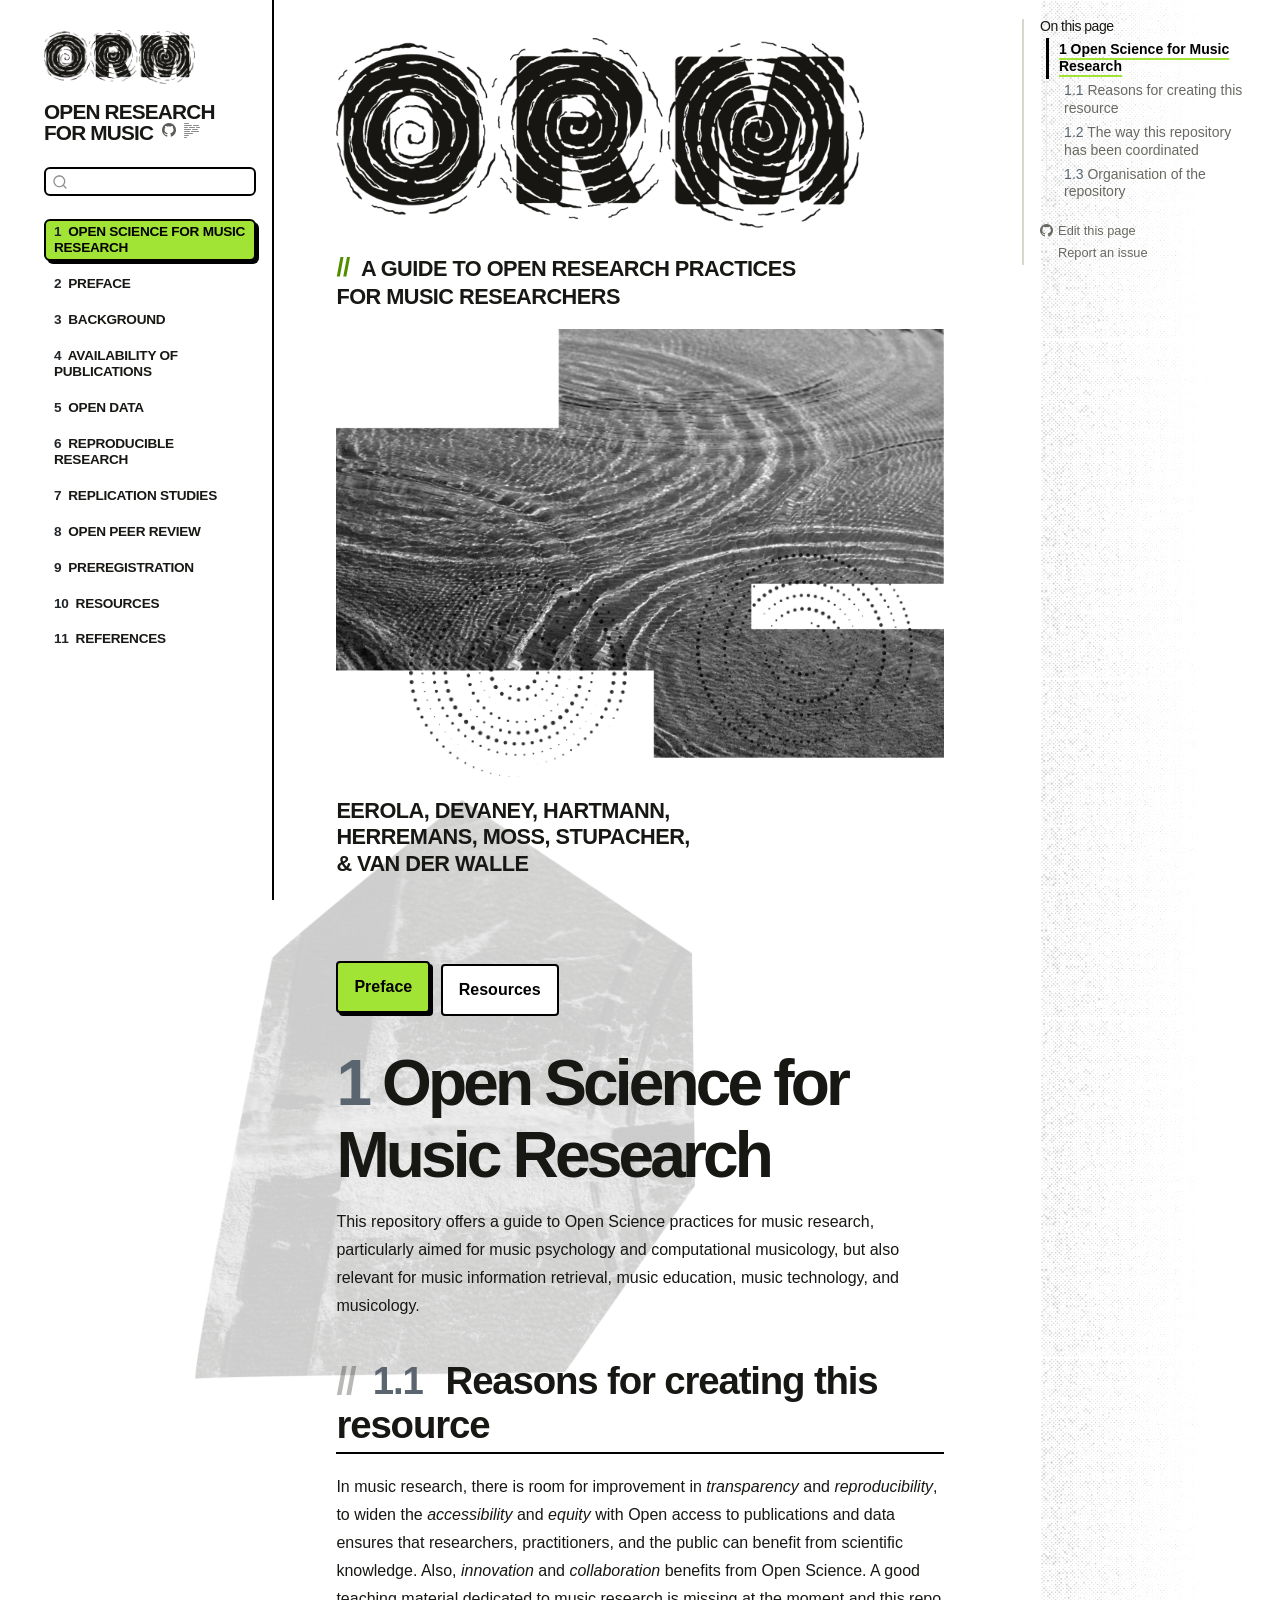
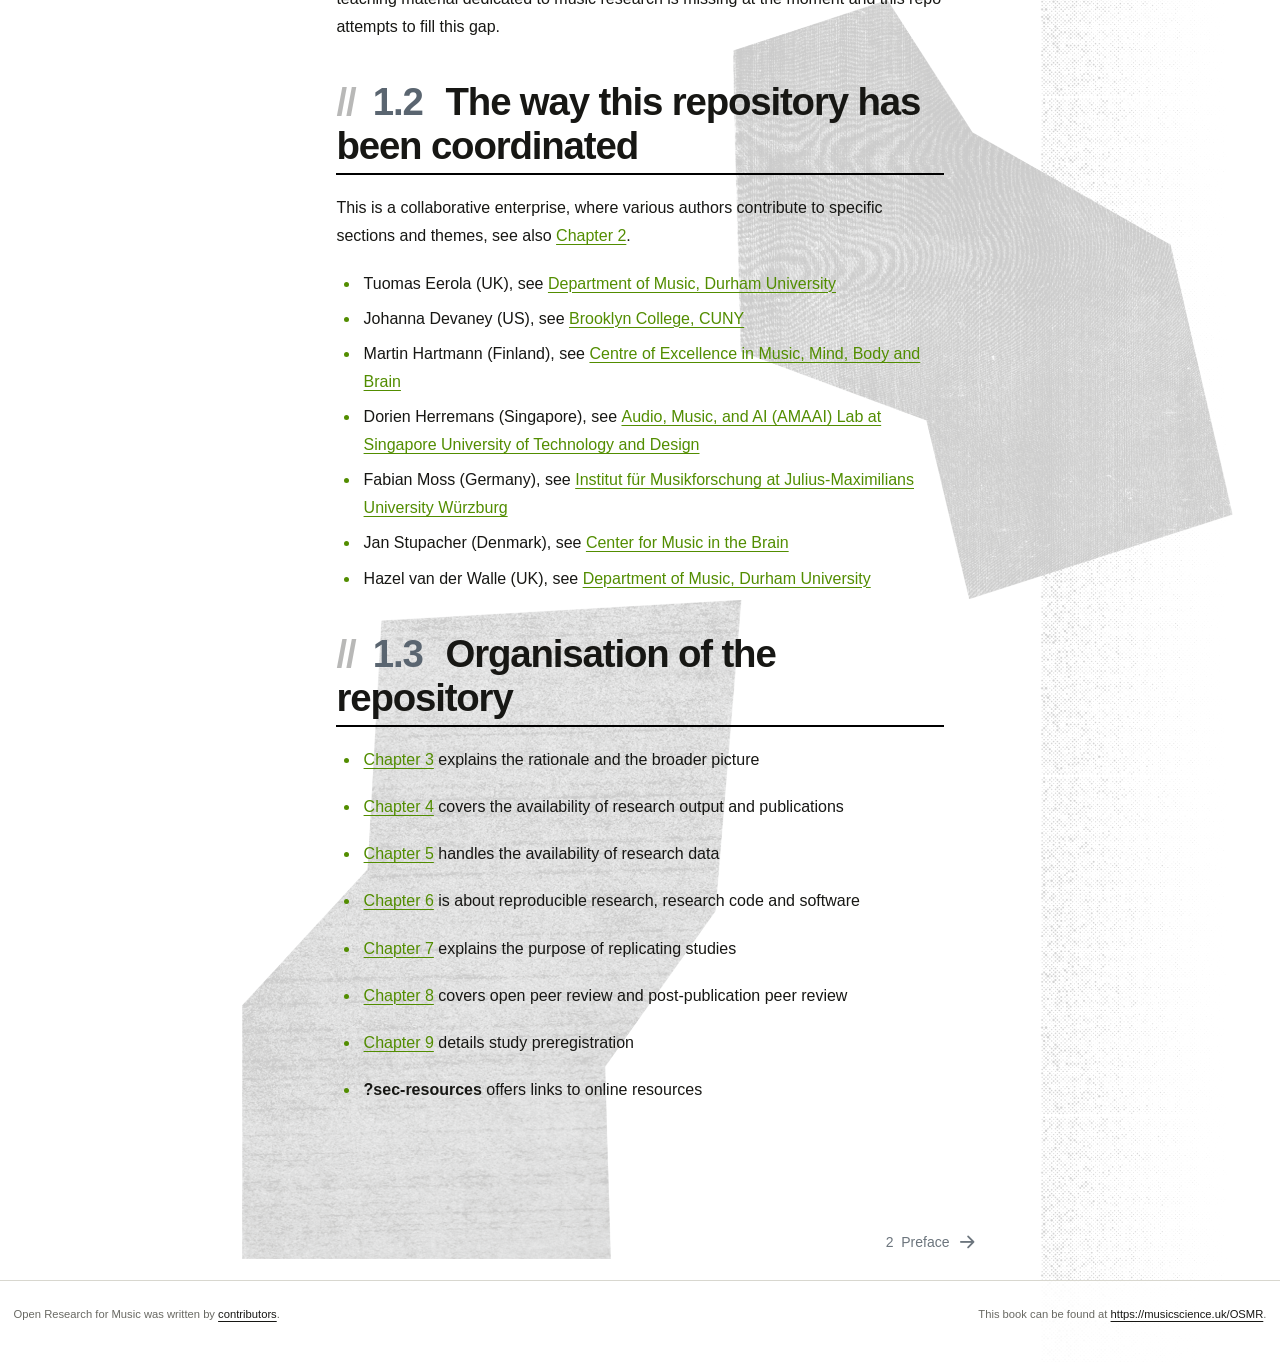
==== docs/index.html @ 7677d974 "first commit of the web-design branch from OSMR" ====
<!DOCTYPE html>
<html xmlns="http://www.w3.org/1999/xhtml" lang="en" xml:lang="en"><head>

<meta charset="utf-8">
<meta name="generator" content="quarto-1.10.18">

<meta name="viewport" content="width=device-width, initial-scale=1.0, user-scalable=yes">

<meta name="author" content="Tuomas Eerola">
<meta name="dcterms.date" content="2026-01-30">

<title>Open Research for Music</title>
<style>
/* Default styles provided by pandoc.
** See https://pandoc.org/MANUAL.html#variables-for-html for config info.
*/
span.smallcaps{font-variant: small-caps;}
div.columns{display: flex; gap: 1.5em;}
div.column{flex: auto;}
@media screen {
div.columns{gap: min(4vw, 1.5em);}
div.column{overflow-x: auto;}
}
div.hanging-indent{margin-left: 1.5em; text-indent: -1.5em;}
ul.task-list{list-style: none;}
ul.task-list li input[type="checkbox"] {
  width: 0.8em;
  margin: 0 0.8em 0.2em -1em; /* quarto-specific, see https://github.com/quarto-dev/quarto-cli/issues/4556 */ 
  vertical-align: middle;
}
</style>


<script src="site_libs/quarto-nav/quarto-nav.js"></script>
<script src="site_libs/quarto-nav/headroom.min.js"></script>
<script src="site_libs/clipboard/clipboard.min.js"></script>
<script src="site_libs/quarto-search/autocomplete.umd.js"></script>
<script src="site_libs/quarto-search/fuse.min.js"></script>
<script src="site_libs/quarto-search/quarto-search.js"></script>
<meta name="quarto:offset" content="./">
<link href="./preface.html" rel="next">
<link href="./assets/orm-M-green.png" rel="icon" type="image/png">
<script src="site_libs/quarto-html/quarto.js" type="module"></script>
<script src="site_libs/quarto-html/tabsets/tabsets.js" type="module"></script>
<script src="site_libs/quarto-html/popper.min.js"></script>
<script src="site_libs/quarto-html/tippy.umd.min.js"></script>
<script src="site_libs/quarto-html/anchor.min.js"></script>
<link href="site_libs/quarto-html/tippy.css" rel="stylesheet">
<link href="site_libs/quarto-html/quarto-syntax-highlighting-64a204ab8560d761af7679ceaba22944.css" rel="stylesheet" id="quarto-text-highlighting-styles">
<script src="site_libs/bootstrap/bootstrap.min.js"></script>
<link href="site_libs/bootstrap/bootstrap-icons.css" rel="stylesheet">
<link href="site_libs/bootstrap/bootstrap-2dce52231073e7e5ad486a19dfcdc358.min.css" rel="stylesheet" append-hash="true" id="quarto-bootstrap" data-mode="light">
<script id="quarto-search-options" type="application/json">{
  "location": "sidebar",
  "copy-button": false,
  "collapse-after": 3,
  "panel-placement": "start",
  "type": "textbox",
  "limit": 50,
  "keyboard-shortcut": [
    "f",
    "/",
    "s"
  ],
  "show-item-context": false,
  "language": {
    "search-no-results-text": "No results",
    "search-matching-documents-text": "matching documents",
    "search-copy-link-title": "Copy link to search",
    "search-hide-matches-text": "Hide additional matches",
    "search-more-match-text": "more match in this document",
    "search-more-matches-text": "more matches in this document",
    "search-clear-button-title": "Clear",
    "search-text-placeholder": "",
    "search-detached-cancel-button-title": "Cancel",
    "search-submit-button-title": "Submit",
    "search-label": "Search"
  }
}</script>
<script>
  document.documentElement.classList.add('orm-rich');
  if (
    window.location.pathname.endsWith('/index.html') ||
    window.location.pathname.endsWith('/')
  ) {
    document.documentElement.classList.add('orm-index');
  }
</script>


<link rel="stylesheet" href="orm.css">
</head>

<body class="nav-sidebar floating quarto-light">

<div id="quarto-search-results"></div>
  <header id="quarto-header" class="headroom fixed-top">
  <nav class="quarto-secondary-nav">
    <div class="container-fluid d-flex">
      <button type="button" class="quarto-btn-toggle btn" data-bs-toggle="collapse" role="button" data-bs-target=".quarto-sidebar-collapse-item" aria-controls="quarto-sidebar" aria-expanded="false" aria-label="Toggle sidebar navigation" onclick="if (window.quartoToggleHeadroom) { window.quartoToggleHeadroom(); }">
        <i class="bi bi-layout-text-sidebar-reverse"></i>
      </button>
        <nav class="quarto-page-breadcrumbs" aria-label="breadcrumb"><ol class="breadcrumb"><li class="breadcrumb-item"><a href="./index.html"><span class="chapter-number">1</span>&nbsp; <span class="chapter-title">Open Science for Music Research</span></a></li></ol></nav>
        <a class="flex-grow-1" role="navigation" data-bs-toggle="collapse" data-bs-target=".quarto-sidebar-collapse-item" aria-controls="quarto-sidebar" aria-expanded="false" aria-label="Toggle sidebar navigation" onclick="if (window.quartoToggleHeadroom) { window.quartoToggleHeadroom(); }">      
        </a>
      <button type="button" class="btn quarto-search-button" aria-label="Search" onclick="window.quartoOpenSearch();">
        <i class="bi bi-search"></i>
      </button>
    </div>
  </nav>
</header>
<!-- content -->
<div id="quarto-content" class="quarto-container page-columns page-rows-contents page-layout-article">
<!-- sidebar -->
  <nav id="quarto-sidebar" class="sidebar collapse collapse-horizontal quarto-sidebar-collapse-item sidebar-navigation floating overflow-auto">
    <div class="pt-lg-2 mt-2 text-left sidebar-header sidebar-header-stacked">
      <a href="./index.html" class="sidebar-logo-link">
      <img src="./assets/orm-logo.png" alt="Open Research for Music" class="sidebar-logo light-content py-0 d-lg-inline d-none">
      <img src="./assets/orm-logo.png" alt="Open Research for Music" class="sidebar-logo dark-content py-0 d-lg-inline d-none">
      </a>
    <div class="sidebar-title mb-0 py-0">
      <a href="./">Open Research for Music</a> 
        <div class="sidebar-tools-main">
    <a href="https://github.com/tuomaseerola/OSMR" title="Source Code" class="quarto-navigation-tool px-1" aria-label="Source Code"><i class="bi bi-github"></i></a>
  <a href="" class="quarto-reader-toggle quarto-navigation-tool px-1" onclick="window.quartoToggleReader(); return false;" title="Toggle reader mode">
  <div class="quarto-reader-toggle-btn">
  <i class="bi"></i>
  </div>
</a>
</div>
    </div>
      </div>
        <div class="mt-2 flex-shrink-0 align-items-center">
        <div class="sidebar-search">
        <div id="quarto-search" class="" title="Search"></div>
        </div>
        </div>
    <div class="sidebar-menu-container"> 
    <ul class="list-unstyled mt-1">
        <li class="sidebar-item">
  <div class="sidebar-item-container"> 
  <a href="./index.html" class="sidebar-item-text sidebar-link active">
 <span class="menu-text"><span class="chapter-number">1</span>&nbsp; <span class="chapter-title">Open Science for Music Research</span></span></a>
  </div>
</li>
        <li class="sidebar-item">
  <div class="sidebar-item-container"> 
  <a href="./preface.html" class="sidebar-item-text sidebar-link">
 <span class="menu-text"><span class="chapter-number">2</span>&nbsp; <span class="chapter-title">Preface</span></span></a>
  </div>
</li>
        <li class="sidebar-item">
  <div class="sidebar-item-container"> 
  <a href="./section1.html" class="sidebar-item-text sidebar-link">
 <span class="menu-text"><span class="chapter-number">3</span>&nbsp; <span class="chapter-title">Background</span></span></a>
  </div>
</li>
        <li class="sidebar-item">
  <div class="sidebar-item-container"> 
  <a href="./section2.html" class="sidebar-item-text sidebar-link">
 <span class="menu-text"><span class="chapter-number">4</span>&nbsp; <span class="chapter-title">Availability of publications</span></span></a>
  </div>
</li>
        <li class="sidebar-item">
  <div class="sidebar-item-container"> 
  <a href="./section3.html" class="sidebar-item-text sidebar-link">
 <span class="menu-text"><span class="chapter-number">5</span>&nbsp; <span class="chapter-title">Open Data</span></span></a>
  </div>
</li>
        <li class="sidebar-item">
  <div class="sidebar-item-container"> 
  <a href="./section4.html" class="sidebar-item-text sidebar-link">
 <span class="menu-text"><span class="chapter-number">6</span>&nbsp; <span class="chapter-title">Reproducible research</span></span></a>
  </div>
</li>
        <li class="sidebar-item">
  <div class="sidebar-item-container"> 
  <a href="./section5.html" class="sidebar-item-text sidebar-link">
 <span class="menu-text"><span class="chapter-number">7</span>&nbsp; <span class="chapter-title">Replication Studies</span></span></a>
  </div>
</li>
        <li class="sidebar-item">
  <div class="sidebar-item-container"> 
  <a href="./section6.html" class="sidebar-item-text sidebar-link">
 <span class="menu-text"><span class="chapter-number">8</span>&nbsp; <span class="chapter-title">Open peer review</span></span></a>
  </div>
</li>
        <li class="sidebar-item">
  <div class="sidebar-item-container"> 
  <a href="./section7.html" class="sidebar-item-text sidebar-link">
 <span class="menu-text"><span class="chapter-number">9</span>&nbsp; <span class="chapter-title">Preregistration</span></span></a>
  </div>
</li>
        <li class="sidebar-item">
  <div class="sidebar-item-container"> 
  <a href="./resources.html" class="sidebar-item-text sidebar-link">
 <span class="menu-text"><span class="chapter-number">10</span>&nbsp; <span class="chapter-title">Resources</span></span></a>
  </div>
</li>
        <li class="sidebar-item">
  <div class="sidebar-item-container"> 
  <a href="./references.html" class="sidebar-item-text sidebar-link">
 <span class="menu-text"><span class="chapter-number">11</span>&nbsp; <span class="chapter-title">References</span></span></a>
  </div>
</li>
    </ul>
    </div>
</nav>
<div id="quarto-sidebar-glass" class="quarto-sidebar-collapse-item" data-bs-toggle="collapse" data-bs-target=".quarto-sidebar-collapse-item"></div>
<!-- margin-sidebar -->
    <div id="quarto-margin-sidebar" class="sidebar margin-sidebar">
        <nav id="TOC" role="doc-toc" class="toc-active">
    <h2 id="toc-title">On this page</h2>
   
  <ul>
  <li><a href="#open-science-for-music-research" id="toc-open-science-for-music-research" class="nav-link active" data-scroll-target="#open-science-for-music-research"><span class="header-section-number">1</span> Open Science for Music Research</a>
  <ul class="collapse">
  <li><a href="#reasons-for-creating-this-resource" id="toc-reasons-for-creating-this-resource" class="nav-link" data-scroll-target="#reasons-for-creating-this-resource"><span class="header-section-number">1.1</span> Reasons for creating this resource</a></li>
  <li><a href="#the-way-this-repository-has-been-coordinated" id="toc-the-way-this-repository-has-been-coordinated" class="nav-link" data-scroll-target="#the-way-this-repository-has-been-coordinated"><span class="header-section-number">1.2</span> The way this repository has been coordinated</a></li>
  <li><a href="#organisation-of-the-repository" id="toc-organisation-of-the-repository" class="nav-link" data-scroll-target="#organisation-of-the-repository"><span class="header-section-number">1.3</span> Organisation of the repository</a></li>
  </ul></li>
  </ul>
<div class="toc-actions"><ul><li><a href="https://github.com/tuomaseerola/OSMR/edit/main/index.qmd" class="toc-action"><i class="bi bi-github"></i>Edit this page</a></li><li><a href="https://github.com/tuomaseerola/OSMR/issues/new" class="toc-action"><i class="bi empty"></i>Report an issue</a></li></ul></div></nav>
    </div>
<!-- main -->
<main class="content" id="quarto-document-content">

<header id="title-block-header" class="quarto-title-block default">
<div class="quarto-title">
<h1 class="title">Open Research for Music</h1>
</div>



<div class="quarto-title-meta">

    <div>
    <div class="quarto-title-meta-heading">Author</div>
    <div class="quarto-title-meta-contents">
             <p>Eerola, Devaney, Hartmann, Herremans, Moss, Stupacher, and van der Walle </p>
          </div>
  </div>
    
    <div>
    <div class="quarto-title-meta-heading">Published</div>
    <div class="quarto-title-meta-contents">
      <p class="date">January 30, 2026</p>
    </div>
  </div>
  
    
  </div>
  


</header>


<div class="orm-cover">

  <img class="orm-cover__logo" src="assets/orm-logo.png" alt="Open Research for Music">

  <p class="orm-cover__tagline">
    <span class="orm-cover__slashes">//</span>
    A guide to <b>open research</b> practices <br>for <b>music</b> researchers
  </p>

  <figure class="orm-cover__photo figure">
    <img src="assets/water-ripples.png" alt="Water ripples spreading across the water" class="figure-img">

    <span class="orm-cover__rings-a" aria-hidden="true"></span>
    <span class="orm-cover__rings-b" aria-hidden="true"></span>
  </figure>

  <p class="orm-cover__authors">
    Eerola, Devaney, Hartmann,<br>
    Herremans, Moss, Stupacher,<br>
    &amp; van der Walle
  </p>
</div>
<p><a href="./preface.html" class="btn btn-primary">Preface</a> <a href="./resources.html" class="btn btn-outline-secondary">Resources</a></p>
<section id="open-science-for-music-research" class="level1" data-number="1">
<h1 data-number="1"><span class="header-section-number">1</span> Open Science for Music Research</h1>
<p>This repository offers a guide to Open Science practices for music research, particularly aimed for music psychology and computational musicology, but also relevant for music information retrieval, music education, music technology, and musicology.</p>
<section id="reasons-for-creating-this-resource" class="level2" data-number="1.1">
<h2 data-number="1.1" class="anchored" data-anchor-id="reasons-for-creating-this-resource"><span class="header-section-number">1.1</span> Reasons for creating this resource</h2>
<p>In music research, there is room for improvement in <em>transparency</em> and <em>reproducibility</em>, to widen the <em>accessibility</em> and <em>equity</em> with Open access to publications and data ensures that researchers, practitioners, and the public can benefit from scientific knowledge. Also, <em>innovation</em> and <em>collaboration</em> benefits from Open Science. A good teaching material dedicated to music research is missing at the moment and this repo attempts to fill this gap.</p>
</section>
<section id="the-way-this-repository-has-been-coordinated" class="level2" data-number="1.2">
<h2 data-number="1.2" class="anchored" data-anchor-id="the-way-this-repository-has-been-coordinated"><span class="header-section-number">1.2</span> The way this repository has been coordinated</h2>
<p>This is a collaborative enterprise, where various authors contribute to specific sections and themes, see also <a href="preface.html" class="quarto-xref"><span>Chapter 2</span></a>.</p>
<ul>
<li>Tuomas Eerola (UK), see <a href="https://www.durham.ac.uk/staff/tuomas-eerola/">Department of Music, Durham University</a></li>
<li>Johanna Devaney (US), see <a href="https://www.brooklyn.edu/faculty-staff/johanna-devaney/">Brooklyn College, CUNY</a></li>
<li>Martin Hartmann (Finland), see <a href="https://www.jyu.fi/en/people/martin-hartmann">Centre of Excellence in Music, Mind, Body and Brain</a></li>
<li>Dorien Herremans (Singapore), see <a href="https://dorienherremans.com/biography">Audio, Music, and AI (AMAAI) Lab at Singapore University of Technology and Design</a></li>
<li>Fabian Moss (Germany), see <a href="https://fabian-moss.de">Institut für Musikforschung at Julius-Maximilians University Würzburg</a></li>
<li>Jan Stupacher (Denmark), see <a href="https://fabian-moss.de">Center for Music in the Brain</a></li>
<li>Hazel van der Walle (UK), see <a href="https://www.durham.ac.uk/staff/hazel-a-van-der-walle/">Department of Music, Durham University</a></li>
</ul>
</section>
<section id="organisation-of-the-repository" class="level2" data-number="1.3">
<h2 data-number="1.3" class="anchored" data-anchor-id="organisation-of-the-repository"><span class="header-section-number">1.3</span> Organisation of the repository</h2>
<ul>
<li><p><a href="section1.html" class="quarto-xref"><span>Chapter 3</span></a> explains the rationale and the broader picture</p></li>
<li><p><a href="section2.html" class="quarto-xref"><span>Chapter 4</span></a> covers the availability of research output and publications</p></li>
<li><p><a href="section3.html" class="quarto-xref"><span>Chapter 5</span></a> handles the availability of research data</p></li>
<li><p><a href="section4.html" class="quarto-xref"><span>Chapter 6</span></a> is about reproducible research, research code and software</p></li>
<li><p><a href="section5.html" class="quarto-xref"><span>Chapter 7</span></a> explains the purpose of replicating studies</p></li>
<li><p><a href="section6.html" class="quarto-xref"><span>Chapter 8</span></a> covers open peer review and post-publication peer review</p></li>
<li><p><a href="section7.html" class="quarto-xref"><span>Chapter 9</span></a> details study preregistration</p></li>
<li><p><span class="quarto-unresolved-ref">?sec-resources</span> offers links to online resources</p></li>
</ul>


</section>
</section>

</main> <!-- /main -->
<script id="quarto-html-after-body" type="application/javascript">
  window.document.addEventListener("DOMContentLoaded", function (event) {
    const icon = "";
    const anchorJS = new window.AnchorJS();
    anchorJS.options = {
      placement: 'right',
      icon: icon
    };
    anchorJS.add('.anchored');
    const isCodeAnnotation = (el) => {
      for (const clz of el.classList) {
        if (clz.startsWith('code-annotation-')) {                     
          return true;
        }
      }
      return false;
    }
    const onCopySuccess = function(e) {
      // button target
      const button = e.trigger;
      // don't keep focus
      button.blur();
      // flash "checked"
      button.classList.add('code-copy-button-checked');
      var currentTitle = button.getAttribute("title");
      button.setAttribute("title", "Copied!");
      let tooltip;
      if (window.bootstrap) {
        button.setAttribute("data-bs-toggle", "tooltip");
        button.setAttribute("data-bs-placement", "left");
        button.setAttribute("data-bs-title", "Copied!");
        tooltip = new bootstrap.Tooltip(button, 
          { trigger: "manual", 
            customClass: "code-copy-button-tooltip",
            offset: [0, -8]});
        tooltip.show();    
      }
      setTimeout(function() {
        if (tooltip) {
          tooltip.hide();
          button.removeAttribute("data-bs-title");
          button.removeAttribute("data-bs-toggle");
          button.removeAttribute("data-bs-placement");
        }
        button.setAttribute("title", currentTitle);
        button.classList.remove('code-copy-button-checked');
      }, 1000);
      // clear code selection
      e.clearSelection();
    }
    const getTextToCopy = function(trigger) {
      const outerScaffold = trigger.parentElement.cloneNode(true);
      const codeEl = outerScaffold.querySelector('code');
      for (const childEl of codeEl.children) {
        if (isCodeAnnotation(childEl)) {
          childEl.remove();
        }
      }
      return codeEl.innerText;
    }
    const clipboard = new window.ClipboardJS('.code-copy-button:not([data-in-quarto-modal])', {
      text: getTextToCopy
    });
    clipboard.on('success', onCopySuccess);
    if (window.document.getElementById('quarto-embedded-source-code-modal')) {
      const clipboardModal = new window.ClipboardJS('.code-copy-button[data-in-quarto-modal]', {
        text: getTextToCopy,
        container: window.document.getElementById('quarto-embedded-source-code-modal')
      });
      clipboardModal.on('success', onCopySuccess);
    }
      var localhostRegex = new RegExp(/^(?:http|https):\/\/localhost\:?[0-9]*\//);
      var mailtoRegex = new RegExp(/^mailto:/);
        var filterRegex = new RegExp("https:\/\/github\.com\/tuomaseerola\/OSMR");
      var isInternal = (href) => {
          return filterRegex.test(href) || localhostRegex.test(href) || mailtoRegex.test(href);
      }
      // Inspect non-navigation links and adorn them if external
     var links = window.document.querySelectorAll('a[href]:not(.nav-link):not(.navbar-brand):not(.toc-action):not(.sidebar-link):not(.sidebar-item-toggle):not(.pagination-link):not(.no-external):not([aria-hidden]):not(.dropdown-item):not(.quarto-navigation-tool):not(.about-link)');
      for (var i=0; i<links.length; i++) {
        const link = links[i];
        if (!isInternal(link.href)) {
          // undo the damage that might have been done by quarto-nav.js in the case of
          // links that we want to consider external
          if (link.dataset.originalHref !== undefined) {
            link.href = link.dataset.originalHref;
          }
        }
      }
    function tippyHover(el, contentFn, onTriggerFn, onUntriggerFn) {
      const config = {
        allowHTML: true,
        maxWidth: 500,
        delay: 100,
        arrow: false,
        appendTo: function(el) {
            return el.parentElement;
        },
        interactive: true,
        interactiveBorder: 10,
        theme: 'quarto',
        placement: 'bottom-start',
      };
      if (contentFn) {
        config.content = contentFn;
      }
      if (onTriggerFn) {
        config.onTrigger = onTriggerFn;
      }
      if (onUntriggerFn) {
        config.onUntrigger = onUntriggerFn;
      }
      window.tippy(el, config); 
    }
    const noterefs = window.document.querySelectorAll('a[role="doc-noteref"]');
    for (var i=0; i<noterefs.length; i++) {
      const ref = noterefs[i];
      tippyHover(ref, function() {
        // use id or data attribute instead here
        let href = ref.getAttribute('data-footnote-href') || ref.getAttribute('href');
        try { href = new URL(href).hash; } catch {}
        const id = href.replace(/^#\/?/, "");
        const note = window.document.getElementById(id);
        if (note) {
          return note.innerHTML;
        } else {
          return "";
        }
      });
    }
    const xrefs = window.document.querySelectorAll('a.quarto-xref');
    const processXRef = (id, note) => {
      // Strip column container classes
      const stripColumnClz = (el) => {
        el.classList.remove("page-full", "page-columns");
        if (el.children) {
          for (const child of el.children) {
            stripColumnClz(child);
          }
        }
      }
      stripColumnClz(note)
      if (id === null || id.startsWith('sec-')) {
        // Special case sections, only their first couple elements
        const container = document.createElement("div");
        if (note.children && note.children.length > 2) {
          container.appendChild(note.children[0].cloneNode(true));
          for (let i = 1; i < note.children.length; i++) {
            const child = note.children[i];
            if (child.tagName === "P" && child.innerText === "") {
              continue;
            } else {
              container.appendChild(child.cloneNode(true));
              break;
            }
          }
          if (window.Quarto?.typesetMath) {
            window.Quarto.typesetMath(container);
          }
          return container.innerHTML
        } else {
          if (window.Quarto?.typesetMath) {
            window.Quarto.typesetMath(note);
          }
          return note.innerHTML;
        }
      } else {
        // Remove any anchor links if they are present
        const anchorLink = note.querySelector('a.anchorjs-link');
        if (anchorLink) {
          anchorLink.remove();
        }
        if (window.Quarto?.typesetMath) {
          window.Quarto.typesetMath(note);
        }
        if (note.classList.contains("callout")) {
          return note.outerHTML;
        } else {
          return note.innerHTML;
        }
      }
    }
    for (var i=0; i<xrefs.length; i++) {
      const xref = xrefs[i];
      tippyHover(xref, undefined, function(instance) {
        instance.disable();
        let url = xref.getAttribute('href');
        let hash = undefined; 
        if (url.startsWith('#')) {
          hash = url;
        } else {
          try { hash = new URL(url).hash; } catch {}
        }
        if (hash) {
          const id = hash.replace(/^#\/?/, "");
          const note = window.document.getElementById(id);
          if (note !== null) {
            try {
              const html = processXRef(id, note.cloneNode(true));
              instance.setContent(html);
            } finally {
              instance.enable();
              instance.show();
            }
          } else {
            // See if we can fetch this
            fetch(url.split('#')[0])
            .then(res => res.text())
            .then(html => {
              const parser = new DOMParser();
              const htmlDoc = parser.parseFromString(html, "text/html");
              const note = htmlDoc.getElementById(id);
              if (note !== null) {
                const html = processXRef(id, note);
                instance.setContent(html);
              } 
            }).finally(() => {
              instance.enable();
              instance.show();
            });
          }
        } else {
          // See if we can fetch a full url (with no hash to target)
          // This is a special case and we should probably do some content thinning / targeting
          fetch(url)
          .then(res => res.text())
          .then(html => {
            const parser = new DOMParser();
            const htmlDoc = parser.parseFromString(html, "text/html");
            const note = htmlDoc.querySelector('main.content');
            if (note !== null) {
              // This should only happen for chapter cross references
              // (since there is no id in the URL)
              // remove the first header
              if (note.children.length > 0 && note.children[0].tagName === "HEADER") {
                note.children[0].remove();
              }
              const html = processXRef(null, note);
              instance.setContent(html);
            } 
          }).finally(() => {
            instance.enable();
            instance.show();
          });
        }
      }, function(instance) {
      });
    }
        let selectedAnnoteEl;
        const selectorForAnnotation = ( cell, annotation) => {
          let cellAttr = 'data-code-cell="' + cell + '"';
          let lineAttr = 'data-code-annotation="' +  annotation + '"';
          const selector = 'span[' + cellAttr + '][' + lineAttr + ']';
          return selector;
        }
        const selectCodeLines = (annoteEl) => {
          const doc = window.document;
          const targetCell = annoteEl.getAttribute("data-target-cell");
          const targetAnnotation = annoteEl.getAttribute("data-target-annotation");
          const annoteSpan = window.document.querySelector(selectorForAnnotation(targetCell, targetAnnotation));
          const lines = annoteSpan.getAttribute("data-code-lines").split(",");
          const lineIds = lines.map((line) => {
            return targetCell + "-" + line;
          })
          let top = null;
          let height = null;
          let parent = null;
          if (lineIds.length > 0) {
              //compute the position of the single el (top and bottom and make a div)
              const el = window.document.getElementById(lineIds[0]);
              top = el.offsetTop;
              height = el.offsetHeight;
              parent = el.parentElement.parentElement;
            if (lineIds.length > 1) {
              const lastEl = window.document.getElementById(lineIds[lineIds.length - 1]);
              const bottom = lastEl.offsetTop + lastEl.offsetHeight;
              height = bottom - top;
            }
            if (top !== null && height !== null && parent !== null) {
              // cook up a div (if necessary) and position it 
              let div = window.document.getElementById("code-annotation-line-highlight");
              if (div === null) {
                div = window.document.createElement("div");
                div.setAttribute("id", "code-annotation-line-highlight");
                div.style.position = 'absolute';
                parent.appendChild(div);
              }
              div.style.top = top - 2 + "px";
              div.style.height = height + 4 + "px";
              div.style.left = 0;
              let gutterDiv = window.document.getElementById("code-annotation-line-highlight-gutter");
              if (gutterDiv === null) {
                gutterDiv = window.document.createElement("div");
                gutterDiv.setAttribute("id", "code-annotation-line-highlight-gutter");
                gutterDiv.style.position = 'absolute';
                const codeCell = window.document.getElementById(targetCell);
                const gutter = codeCell.querySelector('.code-annotation-gutter');
                gutter.appendChild(gutterDiv);
              }
              gutterDiv.style.top = top - 2 + "px";
              gutterDiv.style.height = height + 4 + "px";
            }
            selectedAnnoteEl = annoteEl;
          }
        };
        const unselectCodeLines = () => {
          const elementsIds = ["code-annotation-line-highlight", "code-annotation-line-highlight-gutter"];
          elementsIds.forEach((elId) => {
            const div = window.document.getElementById(elId);
            if (div) {
              div.remove();
            }
          });
          selectedAnnoteEl = undefined;
        };
          // Handle positioning of the toggle
      window.addEventListener(
        "resize",
        throttle(() => {
          elRect = undefined;
          if (selectedAnnoteEl) {
            selectCodeLines(selectedAnnoteEl);
          }
        }, 10)
      );
      function throttle(fn, ms) {
      let throttle = false;
      let timer;
        return (...args) => {
          if(!throttle) { // first call gets through
              fn.apply(this, args);
              throttle = true;
          } else { // all the others get throttled
              if(timer) clearTimeout(timer); // cancel #2
              timer = setTimeout(() => {
                fn.apply(this, args);
                timer = throttle = false;
              }, ms);
          }
        };
      }
        // Attach click handler to the DT
        const annoteDls = window.document.querySelectorAll('dt[data-target-cell]');
        for (const annoteDlNode of annoteDls) {
          annoteDlNode.addEventListener('click', (event) => {
            const clickedEl = event.target;
            if (clickedEl !== selectedAnnoteEl) {
              unselectCodeLines();
              const activeEl = window.document.querySelector('dt[data-target-cell].code-annotation-active');
              if (activeEl) {
                activeEl.classList.remove('code-annotation-active');
              }
              selectCodeLines(clickedEl);
              clickedEl.classList.add('code-annotation-active');
            } else {
              // Unselect the line
              unselectCodeLines();
              clickedEl.classList.remove('code-annotation-active');
            }
          });
        }
    const findCites = (el) => {
      const parentEl = el.parentElement;
      if (parentEl) {
        const cites = parentEl.dataset.cites;
        if (cites) {
          return {
            el,
            cites: cites.split(' ')
          };
        } else {
          return findCites(el.parentElement)
        }
      } else {
        return undefined;
      }
    };
    var bibliorefs = window.document.querySelectorAll('a[role="doc-biblioref"]');
    for (var i=0; i<bibliorefs.length; i++) {
      const ref = bibliorefs[i];
      const citeInfo = findCites(ref);
      if (citeInfo) {
        tippyHover(citeInfo.el, function() {
          var popup = window.document.createElement('div');
          citeInfo.cites.forEach(function(cite) {
            var citeDiv = window.document.createElement('div');
            citeDiv.classList.add('hanging-indent');
            citeDiv.classList.add('csl-entry');
            var biblioDiv = window.document.getElementById('ref-' + cite);
            if (biblioDiv) {
              citeDiv.innerHTML = biblioDiv.innerHTML;
            }
            popup.appendChild(citeDiv);
          });
          return popup.innerHTML;
        });
      }
    }
  });
  </script>
<nav class="page-navigation">
  <div class="nav-page nav-page-previous">
  </div>
  <div class="nav-page nav-page-next">
      <a href="./preface.html" class="pagination-link" aria-label="Preface">
        <span class="nav-page-text"><span class="chapter-number">2</span>&nbsp; <span class="chapter-title">Preface</span></span> <i class="bi bi-arrow-right-short"></i>
      </a>
  </div>
</nav>
</div> <!-- /content -->
<footer class="footer">
  <div class="nav-footer">
    <div class="nav-footer-left">
<p>Open Research for Music was written by <a href="./preface.html">contributors</a>.</p>
</div>   
    <div class="nav-footer-center">
      &nbsp;
    <div class="toc-actions d-sm-block d-md-none"><ul><li><a href="https://github.com/tuomaseerola/OSMR/edit/main/index.qmd" class="toc-action"><i class="bi bi-github"></i>Edit this page</a></li><li><a href="https://github.com/tuomaseerola/OSMR/issues/new" class="toc-action"><i class="bi empty"></i>Report an issue</a></li></ul></div></div>
    <div class="nav-footer-right">
<p>This book can be found at <a href="https://musicscience.uk/OSMR/">https://musicscience.uk/OSMR</a>.</p>
</div>
  </div>
</footer>




</body></html>
---- docs/site_libs/quarto-html/tippy.css ----
.tippy-box[data-animation=fade][data-state=hidden]{opacity:0}[data-tippy-root]{max-width:calc(100vw - 10px)}.tippy-box{position:relative;background-color:#333;color:#fff;border-radius:4px;font-size:14px;line-height:1.4;white-space:normal;outline:0;transition-property:transform,visibility,opacity}.tippy-box[data-placement^=top]>.tippy-arrow{bottom:0}.tippy-box[data-placement^=top]>.tippy-arrow:before{bottom:-7px;left:0;border-width:8px 8px 0;border-top-color:initial;transform-origin:center top}.tippy-box[data-placement^=bottom]>.tippy-arrow{top:0}.tippy-box[data-placement^=bottom]>.tippy-arrow:before{top:-7px;left:0;border-width:0 8px 8px;border-bottom-color:initial;transform-origin:center bottom}.tippy-box[data-placement^=left]>.tippy-arrow{right:0}.tippy-box[data-placement^=left]>.tippy-arrow:before{border-width:8px 0 8px 8px;border-left-color:initial;right:-7px;transform-origin:center left}.tippy-box[data-placement^=right]>.tippy-arrow{left:0}.tippy-box[data-placement^=right]>.tippy-arrow:before{left:-7px;border-width:8px 8px 8px 0;border-right-color:initial;transform-origin:center right}.tippy-box[data-inertia][data-state=visible]{transition-timing-function:cubic-bezier(.54,1.5,.38,1.11)}.tippy-arrow{width:16px;height:16px;color:#333}.tippy-arrow:before{content:"";position:absolute;border-color:transparent;border-style:solid}.tippy-content{position:relative;padding:5px 9px;z-index:1}
---- docs/site_libs/quarto-html/quarto-syntax-highlighting-64a204ab8560d761af7679ceaba22944.css ----
/* quarto syntax highlight colors */
:root {
  --quarto-hl-ot-color: #003B4F;
  --quarto-hl-at-color: #657422;
  --quarto-hl-ss-color: #20794D;
  --quarto-hl-an-color: #5E5E5E;
  --quarto-hl-fu-color: #4758AB;
  --quarto-hl-st-color: #20794D;
  --quarto-hl-cf-color: #003B4F;
  --quarto-hl-op-color: #5E5E5E;
  --quarto-hl-er-color: #AD0000;
  --quarto-hl-bn-color: #AD0000;
  --quarto-hl-al-color: #AD0000;
  --quarto-hl-va-color: #111111;
  --quarto-hl-bu-color: inherit;
  --quarto-hl-ex-color: inherit;
  --quarto-hl-pp-color: #AD0000;
  --quarto-hl-in-color: #5E5E5E;
  --quarto-hl-vs-color: #20794D;
  --quarto-hl-wa-color: #5E5E5E;
  --quarto-hl-do-color: #5E5E5E;
  --quarto-hl-im-color: #00769E;
  --quarto-hl-ch-color: #20794D;
  --quarto-hl-dt-color: #AD0000;
  --quarto-hl-fl-color: #AD0000;
  --quarto-hl-co-color: #5E5E5E;
  --quarto-hl-cv-color: #5E5E5E;
  --quarto-hl-cn-color: #8f5902;
  --quarto-hl-sc-color: #5E5E5E;
  --quarto-hl-dv-color: #AD0000;
  --quarto-hl-kw-color: #003B4F;
}

/* other quarto variables */
:root {
  --quarto-font-monospace: SFMono-Regular, Menlo, Monaco, Consolas, "Liberation Mono", "Courier New", monospace;
}

/* syntax highlight based on Pandoc's rules */
pre > code.sourceCode > span {
  color: #003B4F;
}

code.sourceCode > span {
  color: #003B4F;
}

div.sourceCode,
div.sourceCode pre.sourceCode {
  color: #003B4F;
}

/* Normal */
code span {
  color: #003B4F;
}

/* Alert */
code span.al {
  color: #AD0000;
  font-style: inherit;
}

/* Annotation */
code span.an {
  color: #5E5E5E;
  font-style: inherit;
}

/* Attribute */
code span.at {
  color: #657422;
  font-style: inherit;
}

/* BaseN */
code span.bn {
  color: #AD0000;
  font-style: inherit;
}

/* BuiltIn */
code span.bu {
  font-style: inherit;
}

/* ControlFlow */
code span.cf {
  color: #003B4F;
  font-weight: bold;
  font-style: inherit;
}

/* Char */
code span.ch {
  color: #20794D;
  font-style: inherit;
}

/* Constant */
code span.cn {
  color: #8f5902;
  font-style: inherit;
}

/* Comment */
code span.co {
  color: #5E5E5E;
  font-style: inherit;
}

/* CommentVar */
code span.cv {
  color: #5E5E5E;
  font-style: italic;
}

/* Documentation */
code span.do {
  color: #5E5E5E;
  font-style: italic;
}

/* DataType */
code span.dt {
  color: #AD0000;
  font-style: inherit;
}

/* DecVal */
code span.dv {
  color: #AD0000;
  font-style: inherit;
}

/* Error */
code span.er {
  color: #AD0000;
  font-style: inherit;
}

/* Extension */
code span.ex {
  font-style: inherit;
}

/* Float */
code span.fl {
  color: #AD0000;
  font-style: inherit;
}

/* Function */
code span.fu {
  color: #4758AB;
  font-style: inherit;
}

/* Import */
code span.im {
  color: #00769E;
  font-style: inherit;
}

/* Information */
code span.in {
  color: #5E5E5E;
  font-style: inherit;
}

/* Keyword */
code span.kw {
  color: #003B4F;
  font-weight: bold;
  font-style: inherit;
}

/* Operator */
code span.op {
  color: #5E5E5E;
  font-style: inherit;
}

/* Other */
code span.ot {
  color: #003B4F;
  font-style: inherit;
}

/* Preprocessor */
code span.pp {
  color: #AD0000;
  font-style: inherit;
}

/* SpecialChar */
code span.sc {
  color: #5E5E5E;
  font-style: inherit;
}

/* SpecialString */
code span.ss {
  color: #20794D;
  font-style: inherit;
}

/* String */
code span.st {
  color: #20794D;
  font-style: inherit;
}

/* Variable */
code span.va {
  color: #111111;
  font-style: inherit;
}

/* VerbatimString */
code span.vs {
  color: #20794D;
  font-style: inherit;
}

/* Warning */
code span.wa {
  color: #5E5E5E;
  font-style: italic;
}

.prevent-inlining {
  content: "</";
}

/*# sourceMappingURL=9d8d5bb603a83b8298b89080a598c93b.css.map */
---- docs/orm.css ----
/* =========================================================
   OPEN RESEARCH FOR MUSIC — COMPLETE SITE STYLESHEET
   Replace the entire contents of orm.css with this file.
   ========================================================= */

/* 1. Design tokens */

:root {
  --orm-white: #fff;
  --orm-ink: #171714;
  --orm-muted: #696963;
  --orm-line: #d8d7cf;
  --orm-accent: #a2e436;
  --orm-accent-dark: #528d00;

  --orm-font: "Inter Tight", "Helvetica Neue", Helvetica, Arial, sans-serif;
  --orm-body-font: "Inter", "Helvetica Neue", Helvetica, Arial, sans-serif;

  --orm-gutter: clamp(1rem, 3vw, 2.75rem);

  --img-logo: url("assets/orm-logo.png");
  --img-ripples: url("assets/water-ripples.png");
  --img-rings-a: url("assets/dots-rings-a.png");
  --img-rings-b: url("assets/dots-rings-b.png");
  --img-halftone: url("assets/dither-halftone-fade.png");

  --tex-slate: url("assets/texture-slate.png");
  --tex-moire: url("assets/texture-moire.png");
  --tex-grain: url("assets/texture-grain.png");
}

/* 2. Global reset and scrolling background */

*,
*::before,
*::after {
  box-sizing: border-box;
}

html {
  scroll-behavior: smooth;
  scroll-padding-top: 6rem;
  background: var(--orm-white);
}

body {
  position: relative;
  margin: 0;
  color: var(--orm-ink);
  background: transparent;
  font-family: var(--orm-body-font);
  font-size: 1rem;
  line-height: 1.75;
  -webkit-font-smoothing: antialiased;
}

/*
  Background artwork scrolls with the document.
  Multiple layers give the impression of translucent,
  overlapping fragments without obscuring the text.
*/

body::before {
  content: "";
  position: absolute;
  inset: 0;
  z-index: -1;
  pointer-events: none;

  background-image:
    var(--img-halftone),
    var(--img-ripples),
    var(--tex-slate),
    var(--tex-moire),
    var(--tex-grain),
    var(--tex-slate),
    var(--tex-moire),
    var(--tex-grain),
    var(--tex-slate),
    var(--tex-moire),
    var(--tex-grain);

  background-position:
    right top,
    82% 3000px,
    25% 800px,
    94% 1600px,
    31% 2200px,
    45% 3800px,
    97% 4600px,
    27% 5400px,
    80% 6200px,
    36% 7000px,
    68% 7800px;

  background-size:
    240px auto,
    min(36vw, 430px) auto,
    500px auto,
    500px auto,
    500px auto,
    500px auto,
    500px auto,
    500px auto,
    500px auto,
    500px auto,
    500px auto;

  background-repeat:
    repeat-y,
    no-repeat,
    no-repeat,
    no-repeat,
    no-repeat,
    no-repeat,
    no-repeat,
    no-repeat,
    no-repeat,
    no-repeat,
    no-repeat;

  opacity: 0.2;
}

/* Keep the actual page surfaces transparent so the texture shows. */

#quarto-content,
#quarto-document-content,
#quarto-margin-sidebar,
#quarto-sidebar,
#quarto-appendix,
main.content {
  background-color: transparent;
}

img {
  max-width: 100%;
}

figure {
  margin: 0;
}

::selection {
  color: var(--orm-ink);
  background: var(--orm-accent);
}

:focus-visible {
  outline: 3px solid var(--orm-accent-dark);
  outline-offset: 4px;
}

/* 3. Typography */

h1,
h2,
h3,
h4,
h5,
h6 {
  color: var(--orm-ink);
  font-family: var(--orm-font);
  font-weight: 750;
  line-height: 1.12;
  letter-spacing: -0.035em;
}

h1 {
  font-size: clamp(2.4rem, 5vw, 4.6rem);
  letter-spacing: -0.06em;
}

h2 {
  margin-top: 3rem;
  margin-bottom: 1.2rem;
  padding-bottom: 0.5rem;
  border-bottom: 1px solid var(--orm-line);
  font-size: clamp(1.7rem, 3vw, 2.5rem);
}

h3 {
  margin-top: 2rem;
  font-size: clamp(1.25rem, 2vw, 1.7rem);
}

p {
  margin: 0 0 1.2rem;
}

strong,
b {
  font-weight: 750;
}

/* 4. Persistent top navigation and logo */

#quarto-header {
  position: sticky;
  top: 0;
  z-index: 1000;
}

#quarto-header .navbar {
  min-height: 76px;
  padding: 0.6rem var(--orm-gutter);
  background: rgba(255, 255, 255, 0.94);
  border-bottom: 1px solid var(--orm-line);
  backdrop-filter: blur(12px);
  -webkit-backdrop-filter: blur(12px);
}

#quarto-header .navbar-container {
  width: 100%;
  max-width: none;
  margin: 0;
}

.navbar-brand {
  display: flex;
  align-items: center;
  margin-right: 2rem;
  color: var(--orm-ink) !important;
  font-family: var(--orm-font);
  font-weight: 800;
  text-transform: uppercase;
}

.navbar-brand img {
  display: block;
  width: auto;
  max-width: 190px;
  max-height: 52px;
  object-fit: contain;
}

.navbar-nav {
  gap: 0.25rem;
}

.navbar .nav-link {
  padding: 0.5rem 0.75rem !important;
  color: var(--orm-ink) !important;
  font-family: var(--orm-font);
  font-size: 0.9rem;
  font-weight: 650;
  border-radius: 4px;
  transition:
    background-color 160ms ease,
    transform 160ms ease;
}

.navbar .nav-link:hover,
.navbar .nav-link:focus-visible {
  background: var(--orm-accent);
  transform: translateY(-2px);
}

.navbar .nav-link.active {
  text-decoration: underline;
  text-decoration-thickness: 2px;
  text-underline-offset: 5px;
}

/* 5. Quarto book layout: full-width article, sidebars retained */

/*
  Do not impose a narrow maximum width on the article.
  Let Quarto manage the sidebar and TOC grid.
*/

#quarto-content {
  width: 100%;
  max-width: none;
}

#quarto-content .quarto-container,
#quarto-content .container,
#quarto-content .container-fluid {
  max-width: none;
}

#quarto-document-content {
  width: 100%;
  max-width: none;
  min-width: 0;
  margin: 0;
  padding: 2rem var(--orm-gutter) 5rem;
}

main.content {
  min-width: 0;
  max-width: none;
}

#quarto-document-content > :first-child {
  margin-top: 0;
}

/* Keep the navigation sidebar at the left. */

#quarto-sidebar {
  background: rgba(255, 255, 255, 0.76);
}

#quarto-sidebar .sidebar-item {
  font-size: 0.94rem;
}

#quarto-sidebar .sidebar-item-text {
  color: var(--orm-ink);
}

#quarto-sidebar .sidebar-item-text:hover {
  color: var(--orm-accent-dark);
}

#quarto-sidebar .sidebar-item.active > .sidebar-item-container {
  border-left: 3px solid var(--orm-accent);
  background: rgba(162, 228, 54, 0.14);
}

/* Keep the table of contents at the right. */

#quarto-margin-sidebar {
  padding-left: 1rem;
}

#TOC {
  padding-left: 1rem;
  border-left: 2px solid var(--orm-line);
}

#TOC a {
  color: var(--orm-muted);
  text-decoration: none;
  transition: color 160ms ease;
}

#TOC a:hover,
#TOC a.active {
  color: var(--orm-ink);
  text-decoration: underline;
  text-decoration-color: var(--orm-accent);
  text-decoration-thickness: 2px;
  text-underline-offset: 4px;
}

#quarto-document-content section {
  scroll-margin-top: 6.5rem;
}

/* Chapter titles: lime-green 3D button effect.
   Excludes the index page. */

html:not(.orm-index) #title-block-header {
  position: relative;
  width: 100%;
  max-width: none;
  margin: 0;
  padding: 2rem 0 1rem;
}

/* Title box */
html:not(.orm-index) #title-block-header .title {
  position: relative;
  display: table;
  width: fit-content;
  max-width: 100%;
  margin: 0 0 1.25rem;
  padding: 0.45rem 0.8rem;

  background: var(--orm-accent);
  color: var(--orm-ink);
  border: 2px solid var(--orm-ink);
  border-radius: 4px;
  box-shadow: 4px 4px 0 var(--orm-ink);

  font-family: var(--orm-font);
  font-size: clamp(1.8rem, 3vw, 2.6rem);
  font-weight: 800;
  line-height: 1.08;
  letter-spacing: -0.04em;
  text-transform: uppercase;
  overflow-wrap: anywhere;
}

/* 6. Index cover */

html.orm-index #title-block-header {
  display: none !important;
}

html.orm-index #quarto-document-content {
  padding-top: 0;
}

.orm-cover {
  position: relative;
  isolation: isolate;
  display: flex;
  flex-direction: column;
  align-items: stretch;
  width: 100%;
  max-width: none;
  margin: 0;
  padding: clamp(1.5rem, 3vw, 2.75rem) 0 2rem;
  color: var(--orm-ink);
  font-family: var(--orm-font);
}

.orm-cover > * {
  position: relative;
  z-index: 1;
}

/* Logo at the top of the index cover. */

.orm-cover__logo {
  display: block;
  width: min(100%, 580px);
  height: auto;
  max-height: 190px;
  margin: 0 0 1.5rem;
  object-fit: contain;
  object-position: left center;
}

/* Tagline above the full-length water image. */

.orm-cover__tagline {
  max-width: 760px;
  margin: 0 0 1.2rem;
  font-size: clamp(1rem, 1.7vw, 1.4rem);
  font-weight: 750;
  line-height: 1.2;
  letter-spacing: -0.025em;
  text-transform: uppercase;
}

.orm-cover__slashes {
  display: inline;
  margin-right: 0.4rem;
  color: var(--orm-accent-dark);
  font-size: 1.2em;
  font-weight: 850;
}

.orm-cover__tagline b {
  font-weight: 850;
}

/* Full-width water image: preserve the entire image, never crop. */

.orm-cover__photo {
  position: relative;
  isolation: isolate;
  display: block;
  width: 100%;
  max-width: none;
  margin: 0 0 2rem;
  overflow: visible;
  background: transparent;
}

.orm-cover__photo > img {
  position: relative;
  z-index: 0;
  display: block;
  width: 100%;
  height: auto;
  max-height: none;
  object-fit: contain;
  object-position: center;
  filter: grayscale(100%);
}

/* Dot rings sit near the bottom of the water image. */

.orm-cover__rings-a,
.orm-cover__rings-b {
  position: absolute;
  z-index: 2;
  display: block;
  width: clamp(100px, 17vw, 230px);
  aspect-ratio: 1;
  pointer-events: none;
  background-position: center;
  background-repeat: no-repeat;
  background-size: contain;
  opacity: 0.82;
}

.orm-cover__rings-a {
  right: 5%;
  bottom: 1%;
  background-image: var(--img-rings-a);
}

.orm-cover__rings-b {
  left: 12%;
  bottom: -3%;
  background-image: var(--img-rings-b);
}

.orm-cover__authors {
  max-width: 900px;
  margin: 0 0 2rem;
  font-size: clamp(1rem, 1.7vw, 1.4rem);
  font-weight: 750;
  line-height: 1.2;
  letter-spacing: -0.025em;
  text-transform: uppercase;
}

.orm-cover__credits {
  margin-top: 0.8rem;
  color: var(--orm-muted);
  font-size: 0.9rem;
}

.orm-cover__plastic {
  display: none !important;
}

/* 7. Index introduction and buttons */

html.orm-index #quarto-document-content > p,
html.orm-index #quarto-document-content > h2 {
  width: 100%;
  max-width: none;
}

html.orm-index #quarto-document-content > p {
  margin: 1.25rem 0;
  font-size: 1.02rem;
  line-height: 1.8;
}

html.orm-index .btn {
  display: inline-flex;
  align-items: center;
  justify-content: center;
  min-height: 44px;
  margin: 0.35rem 0.65rem 1rem 0;
  padding: 0.7rem 1rem;
  border: 2px solid var(--orm-ink);
  border-radius: 4px;
  font-family: var(--orm-font);
  font-weight: 750;
  text-decoration: none;
  box-shadow: 4px 4px 0 var(--orm-ink);
  transition:
    transform 180ms ease,
    box-shadow 180ms ease,
    background-color 180ms ease;
}

html.orm-index .btn:hover {
  transform: translate(4px, 4px) rotate(-1deg);
  box-shadow: none;
}

html.orm-index .btn-primary {
  background: var(--orm-accent);
  color: var(--orm-ink);
}

html.orm-index .btn-outline-secondary {
  background: var(--orm-white);
  color: var(--orm-ink);
}

html.orm-index .btn-outline-secondary:hover {
  background: var(--orm-accent);
}

/* 8. Links */

#quarto-document-content a:not(.btn) {
  color: var(--orm-accent-dark);
  text-decoration-thickness: 1px;
  text-underline-offset: 3px;
  transition:
    color 150ms ease,
    background-color 150ms ease;
}

#quarto-document-content a:not(.btn):hover {
  color: var(--orm-ink);
  background: rgba(162, 228, 54, 0.35);
}

/* 9. Lists > article lists remain ordinary lists. */

#quarto-document-content ul,
#quarto-document-content ol {
  padding-left: 1.5rem;
}

#quarto-document-content li {
  padding-left: 0.2rem;
  margin-bottom: 0.45rem;
}

#quarto-document-content li::marker {
  color: var(--orm-accent-dark);
}

/* 10. Tables */

#quarto-document-content table {
  display: block;
  width: 100%;
  max-width: 100%;
  margin: 1.5rem 0 2rem;
  overflow-x: auto;
  border-collapse: collapse;
  font-size: 0.94rem;
}

#quarto-document-content th,
#quarto-document-content td {
  padding: 0.8rem 1rem;
  text-align: left;
  vertical-align: top;
  border: 1px solid var(--orm-line);
}

#quarto-document-content th {
  background: rgba(238, 237, 231, 0.94);
  font-family: var(--orm-font);
  font-weight: 750;
}

#quarto-document-content tbody tr:nth-child(even) {
  background: rgba(255, 255, 255, 0.65);
}

/* 11. Code and quotations */

pre,
div.sourceCode {
  max-width: 100%;
  overflow-x: auto;
  border: 1px solid var(--orm-line);
  border-radius: 4px;
}

pre {
  padding: 1rem 1.2rem;
  background: rgba(240, 239, 233, 0.95);
  line-height: 1.6;
}

code {
  color: #36520c;
  font-size: 0.9em;
}

blockquote {
  margin: 1.8rem 0;
  padding: 0.5rem 1.25rem;
  border-left: 4px solid var(--orm-accent);
  color: var(--orm-muted);
  background: rgba(255, 255, 255, 0.55);
}

/* 12. Footer */

.nav-footer {
  padding: 1.5rem var(--orm-gutter);
  background: rgba(255, 255, 255, 0.88);
  border-top: 1px solid var(--orm-line);
  color: var(--orm-muted);
  font-size: 0.85rem;
}

.nav-footer a {
  color: var(--orm-ink);
}

/* 13. Remove unused banner system completely */

.orm-banner,
.orm-banner::before,
.orm-banner::after,
.orm-banner__art,
.orm-banner__logo,
.orm-banner__rings {
  display: none !important;
}

/* 14. Responsive layout */

@media (max-width: 991px) {
  #quarto-margin-sidebar {
    display: none;
  }

  #quarto-document-content {
    padding-inline: clamp(1rem, 3vw, 1.75rem);
  }

  .orm-cover__logo {
    max-width: 480px;
    max-height: 150px;
  }

  .orm-cover__rings-a,
  .orm-cover__rings-b {
    width: clamp(85px, 18vw, 160px);
  }
}

@media (max-width: 767px) {
  #quarto-header .navbar {
    min-height: 64px;
  }

  .navbar-brand img {
    max-width: 135px;
    max-height: 42px;
  }

  #title-block-header {
    padding-top: 2rem;
  }

  #quarto-document-content {
    padding-top: 1.25rem;
    padding-bottom: 3rem;
  }

  .orm-cover {
    padding-top: 1.5rem;
  }

  .orm-cover__logo {
    width: min(100%, 390px);
    max-height: 125px;
    margin-bottom: 1.25rem;
  }

  .orm-cover__tagline {
    max-width: 100%;
    font-size: clamp(0.95rem, 3vw, 1.2rem);
  }

  .orm-cover__photo {
    margin-bottom: 1.5rem;
  }

  .orm-cover__rings-a,
  .orm-cover__rings-b {
    width: clamp(75px, 19vw, 125px);
    opacity: 0.75;
  }

  .orm-cover__authors {
    font-size: 1rem;
  }
}

@media (max-width: 420px) {
  .orm-cover__logo {
    max-height: 100px;
  }

  .orm-cover__tagline {
    font-size: 0.9rem;
  }

  .orm-cover__rings-b {
    left: 4%;
  }

  .orm-cover__rings-a {
    right: 2%;
  }
}

/* 15. Accessibility and print */

@media (prefers-reduced-motion: reduce) {
  html {
    scroll-behavior: auto;
  }

  *,
  *::before,
  *::after {
    transition-duration: 0.01ms !important;
    animation-duration: 0.01ms !important;
    animation-iteration-count: 1 !important;
  }
}

@media print {
  body::before {
    display: none;
  }

  #quarto-header {
    position: static;
  }

  .orm-cover__rings-a,
  .orm-cover__rings-b {
    display: none !important;
  }

  #quarto-document-content {
    max-width: none;
    padding: 0;
  }

  a {
    color: inherit !important;
    text-decoration: underline;
  }
}
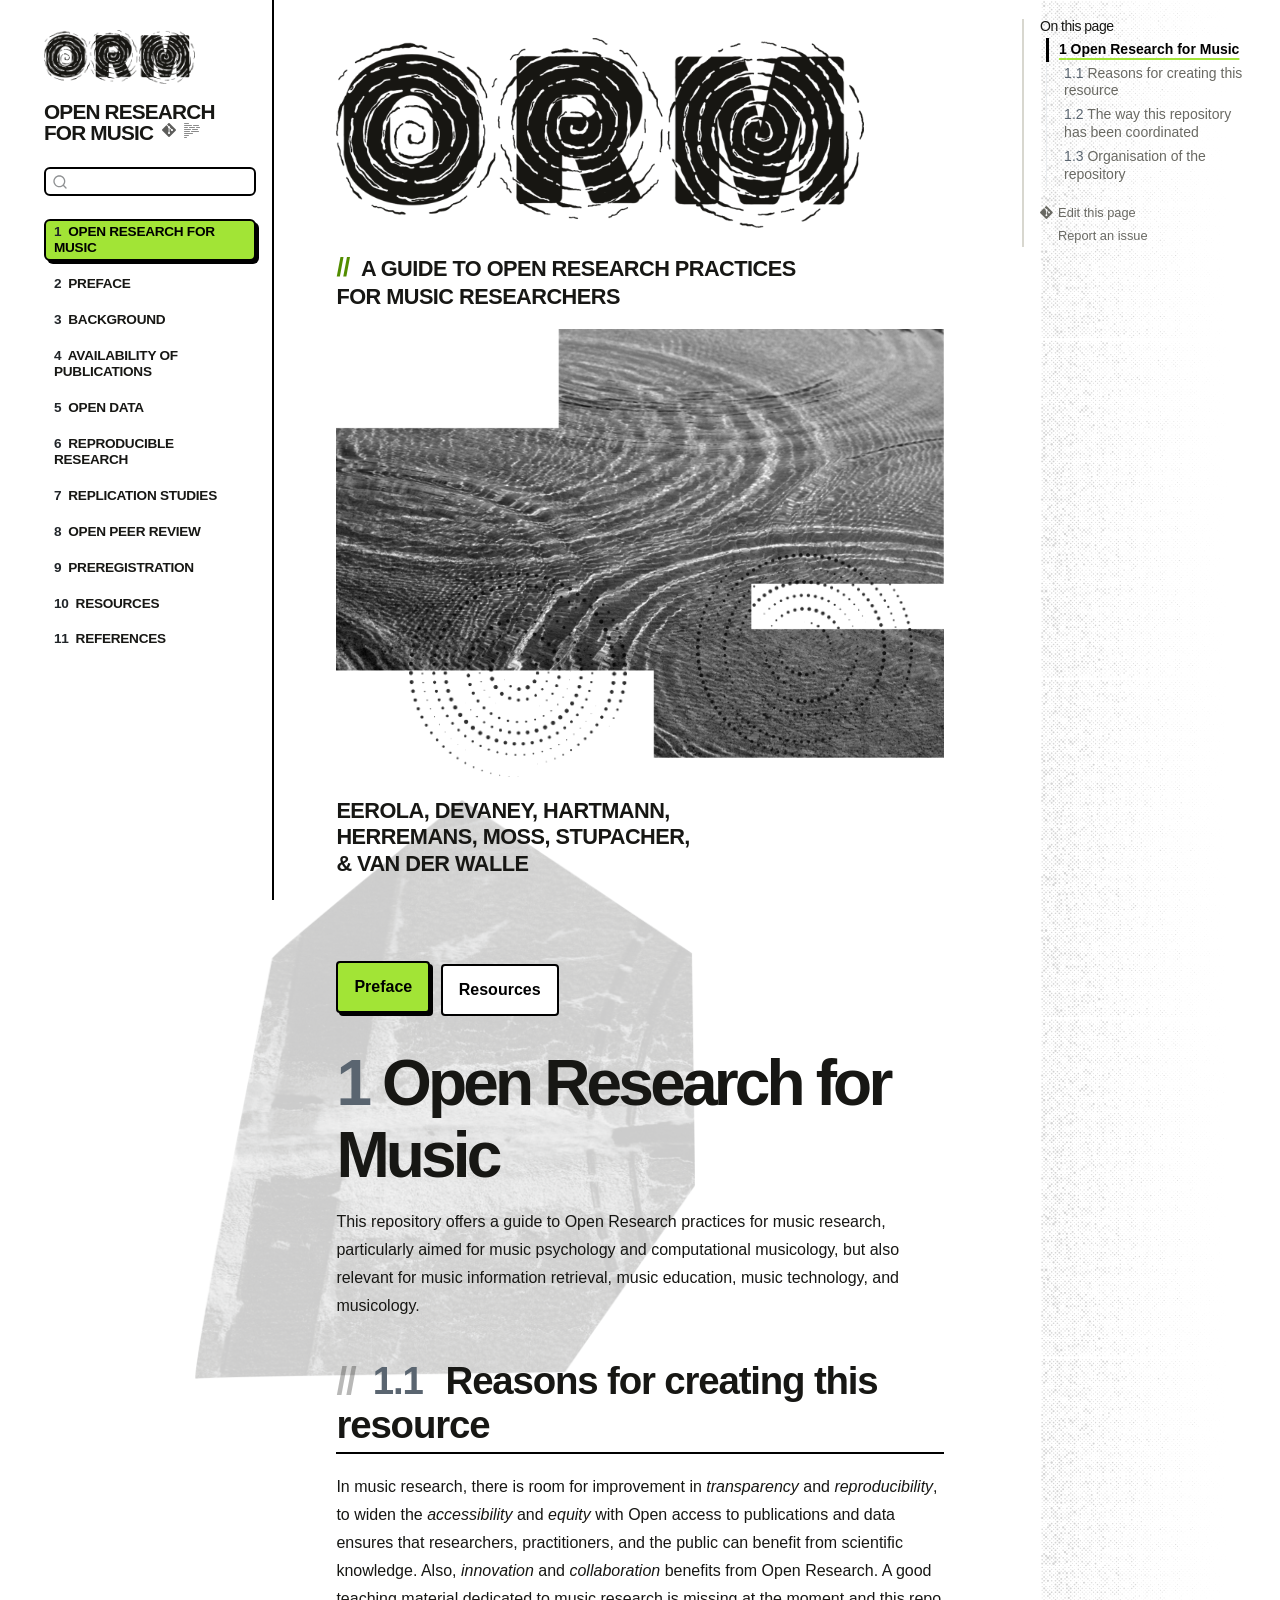
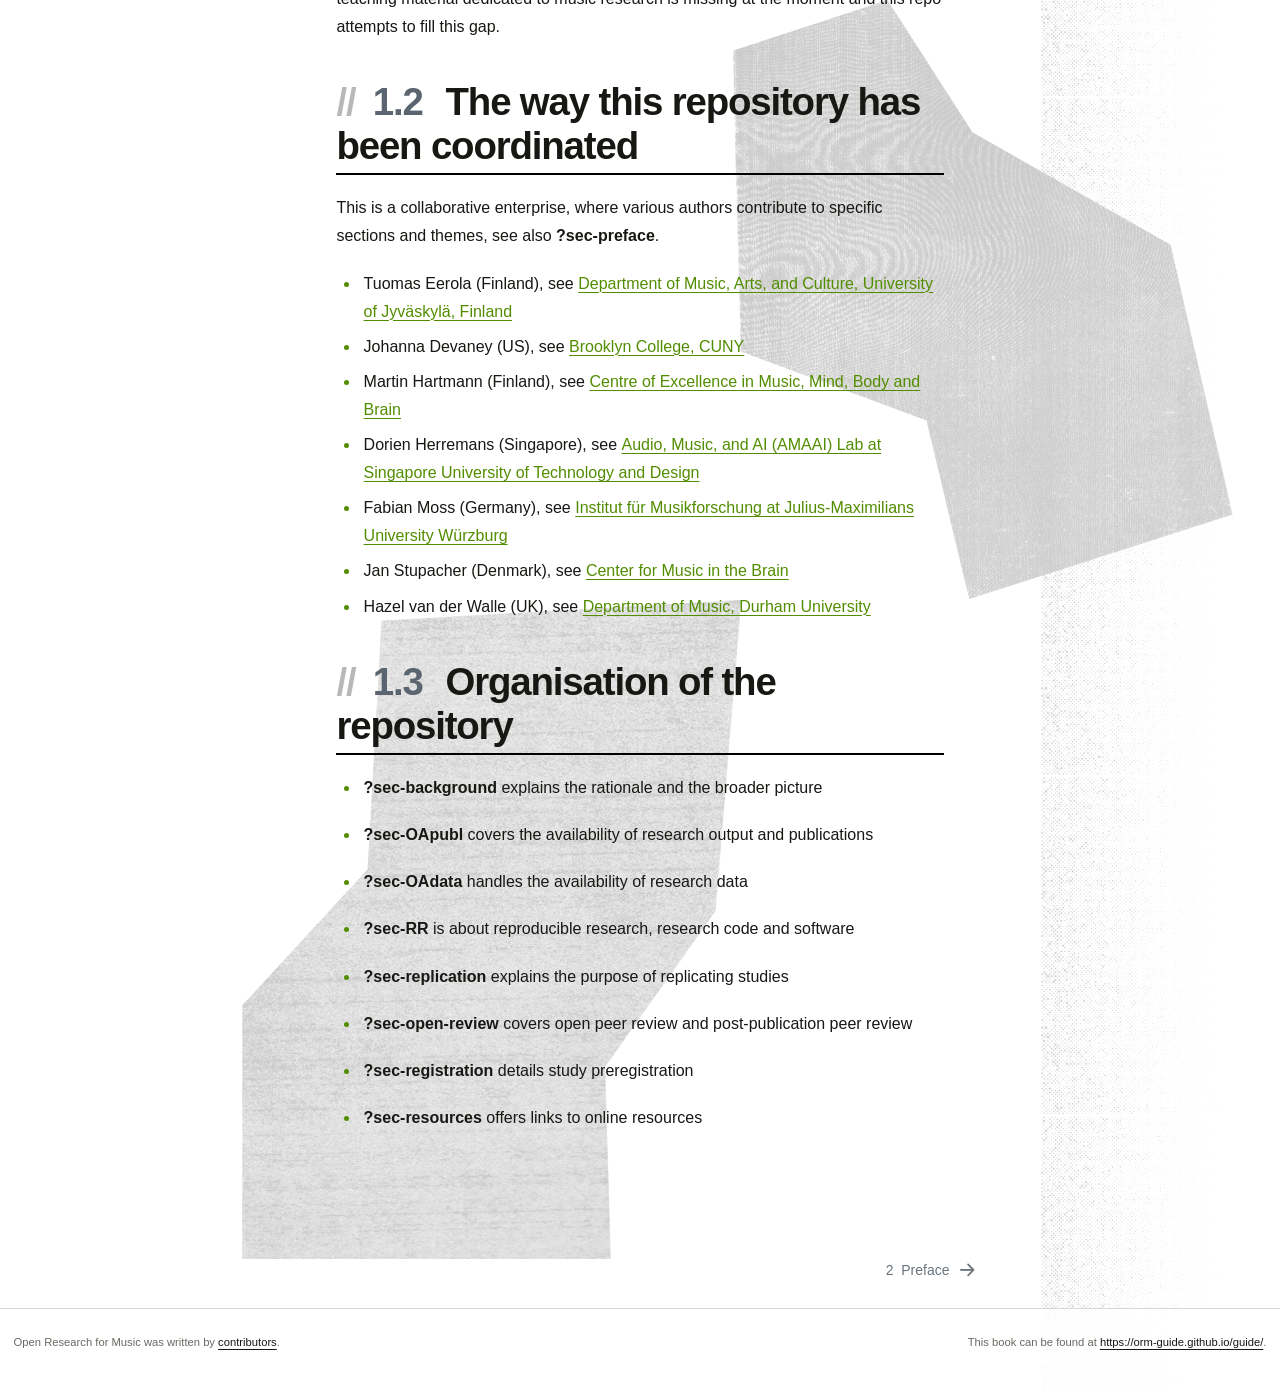
==== commit d43c546a: "Minor tweaks to links" ====
--- a/docs/index.html
+++ b/docs/index.html
@@ -2,7 +2,7 @@
 <html xmlns="http://www.w3.org/1999/xhtml" lang="en" xml:lang="en"><head>
 
 <meta charset="utf-8">
-<meta name="generator" content="quarto-1.10.18">
+<meta name="generator" content="quarto-1.9.38">
 
 <meta name="viewport" content="width=device-width, initial-scale=1.0, user-scalable=yes">
 
@@ -14,13 +14,10 @@
 /* Default styles provided by pandoc.
 ** See https://pandoc.org/MANUAL.html#variables-for-html for config info.
 */
+code{white-space: pre-wrap;}
 span.smallcaps{font-variant: small-caps;}
-div.columns{display: flex; gap: 1.5em;}
-div.column{flex: auto;}
-@media screen {
-div.columns{gap: min(4vw, 1.5em);}
-div.column{overflow-x: auto;}
-}
+div.columns{display: flex; gap: min(4vw, 1.5em);}
+div.column{flex: auto; overflow-x: auto;}
 div.hanging-indent{margin-left: 1.5em; text-indent: -1.5em;}
 ul.task-list{list-style: none;}
 ul.task-list li input[type="checkbox"] {
@@ -46,10 +43,10 @@
 <script src="site_libs/quarto-html/tippy.umd.min.js"></script>
 <script src="site_libs/quarto-html/anchor.min.js"></script>
 <link href="site_libs/quarto-html/tippy.css" rel="stylesheet">
-<link href="site_libs/quarto-html/quarto-syntax-highlighting-64a204ab8560d761af7679ceaba22944.css" rel="stylesheet" id="quarto-text-highlighting-styles">
+<link href="site_libs/quarto-html/quarto-syntax-highlighting-15634bcf2e68342d4ad2dfa704d543f6.css" rel="stylesheet" id="quarto-text-highlighting-styles">
 <script src="site_libs/bootstrap/bootstrap.min.js"></script>
 <link href="site_libs/bootstrap/bootstrap-icons.css" rel="stylesheet">
-<link href="site_libs/bootstrap/bootstrap-2dce52231073e7e5ad486a19dfcdc358.min.css" rel="stylesheet" append-hash="true" id="quarto-bootstrap" data-mode="light">
+<link href="site_libs/bootstrap/bootstrap-b49b22ae179aeeb88d53296b07b91700.min.css" rel="stylesheet" append-hash="true" id="quarto-bootstrap" data-mode="light">
 <script id="quarto-search-options" type="application/json">{
   "location": "sidebar",
   "copy-button": false,
@@ -100,7 +97,7 @@
       <button type="button" class="quarto-btn-toggle btn" data-bs-toggle="collapse" role="button" data-bs-target=".quarto-sidebar-collapse-item" aria-controls="quarto-sidebar" aria-expanded="false" aria-label="Toggle sidebar navigation" onclick="if (window.quartoToggleHeadroom) { window.quartoToggleHeadroom(); }">
         <i class="bi bi-layout-text-sidebar-reverse"></i>
       </button>
-        <nav class="quarto-page-breadcrumbs" aria-label="breadcrumb"><ol class="breadcrumb"><li class="breadcrumb-item"><a href="./index.html"><span class="chapter-number">1</span>&nbsp; <span class="chapter-title">Open Science for Music Research</span></a></li></ol></nav>
+        <nav class="quarto-page-breadcrumbs" aria-label="breadcrumb"><ol class="breadcrumb"><li class="breadcrumb-item"><a href="./index.html"><span class="chapter-number">1</span>&nbsp; <span class="chapter-title">Open Research for Music</span></a></li></ol></nav>
         <a class="flex-grow-1" role="navigation" data-bs-toggle="collapse" data-bs-target=".quarto-sidebar-collapse-item" aria-controls="quarto-sidebar" aria-expanded="false" aria-label="Toggle sidebar navigation" onclick="if (window.quartoToggleHeadroom) { window.quartoToggleHeadroom(); }">      
         </a>
       <button type="button" class="btn quarto-search-button" aria-label="Search" onclick="window.quartoOpenSearch();">
@@ -121,7 +118,7 @@
     <div class="sidebar-title mb-0 py-0">
       <a href="./">Open Research for Music</a> 
         <div class="sidebar-tools-main">
-    <a href="https://github.com/tuomaseerola/OSMR" title="Source Code" class="quarto-navigation-tool px-1" aria-label="Source Code"><i class="bi bi-github"></i></a>
+    <a href="https://orm-guide.github.io/guide/" title="Source Code" class="quarto-navigation-tool px-1" aria-label="Source Code"><i class="bi bi-git"></i></a>
   <a href="" class="quarto-reader-toggle quarto-navigation-tool px-1" onclick="window.quartoToggleReader(); return false;" title="Toggle reader mode">
   <div class="quarto-reader-toggle-btn">
   <i class="bi"></i>
@@ -140,7 +137,7 @@
         <li class="sidebar-item">
   <div class="sidebar-item-container"> 
   <a href="./index.html" class="sidebar-item-text sidebar-link active">
- <span class="menu-text"><span class="chapter-number">1</span>&nbsp; <span class="chapter-title">Open Science for Music Research</span></span></a>
+ <span class="menu-text"><span class="chapter-number">1</span>&nbsp; <span class="chapter-title">Open Research for Music</span></span></a>
   </div>
 </li>
         <li class="sidebar-item">
@@ -213,14 +210,14 @@
     <h2 id="toc-title">On this page</h2>
    
   <ul>
-  <li><a href="#open-science-for-music-research" id="toc-open-science-for-music-research" class="nav-link active" data-scroll-target="#open-science-for-music-research"><span class="header-section-number">1</span> Open Science for Music Research</a>
+  <li><a href="#open-research-for-music" id="toc-open-research-for-music" class="nav-link active" data-scroll-target="#open-research-for-music"><span class="header-section-number">1</span> Open Research for Music</a>
   <ul class="collapse">
   <li><a href="#reasons-for-creating-this-resource" id="toc-reasons-for-creating-this-resource" class="nav-link" data-scroll-target="#reasons-for-creating-this-resource"><span class="header-section-number">1.1</span> Reasons for creating this resource</a></li>
   <li><a href="#the-way-this-repository-has-been-coordinated" id="toc-the-way-this-repository-has-been-coordinated" class="nav-link" data-scroll-target="#the-way-this-repository-has-been-coordinated"><span class="header-section-number">1.2</span> The way this repository has been coordinated</a></li>
   <li><a href="#organisation-of-the-repository" id="toc-organisation-of-the-repository" class="nav-link" data-scroll-target="#organisation-of-the-repository"><span class="header-section-number">1.3</span> Organisation of the repository</a></li>
   </ul></li>
   </ul>
-<div class="toc-actions"><ul><li><a href="https://github.com/tuomaseerola/OSMR/edit/main/index.qmd" class="toc-action"><i class="bi bi-github"></i>Edit this page</a></li><li><a href="https://github.com/tuomaseerola/OSMR/issues/new" class="toc-action"><i class="bi empty"></i>Report an issue</a></li></ul></div></nav>
+<div class="toc-actions"><ul><li><a href="https://orm-guide.github.io/guide/edit/main/index.qmd" class="toc-action"><i class="bi bi-git"></i>Edit this page</a></li><li><a href="https://orm-guide.github.io/guide/issues/new" class="toc-action"><i class="bi empty"></i>Report an issue</a></li></ul></div></nav>
     </div>
 <!-- main -->
 <main class="content" id="quarto-document-content">
@@ -279,18 +276,18 @@
   </p>
 </div>
 <p><a href="./preface.html" class="btn btn-primary">Preface</a> <a href="./resources.html" class="btn btn-outline-secondary">Resources</a></p>
-<section id="open-science-for-music-research" class="level1" data-number="1">
-<h1 data-number="1"><span class="header-section-number">1</span> Open Science for Music Research</h1>
-<p>This repository offers a guide to Open Science practices for music research, particularly aimed for music psychology and computational musicology, but also relevant for music information retrieval, music education, music technology, and musicology.</p>
+<section id="open-research-for-music" class="level1" data-number="1">
+<h1 data-number="1"><span class="header-section-number">1</span> Open Research for Music</h1>
+<p>This repository offers a guide to Open Research practices for music research, particularly aimed for music psychology and computational musicology, but also relevant for music information retrieval, music education, music technology, and musicology.</p>
 <section id="reasons-for-creating-this-resource" class="level2" data-number="1.1">
 <h2 data-number="1.1" class="anchored" data-anchor-id="reasons-for-creating-this-resource"><span class="header-section-number">1.1</span> Reasons for creating this resource</h2>
-<p>In music research, there is room for improvement in <em>transparency</em> and <em>reproducibility</em>, to widen the <em>accessibility</em> and <em>equity</em> with Open access to publications and data ensures that researchers, practitioners, and the public can benefit from scientific knowledge. Also, <em>innovation</em> and <em>collaboration</em> benefits from Open Science. A good teaching material dedicated to music research is missing at the moment and this repo attempts to fill this gap.</p>
+<p>In music research, there is room for improvement in <em>transparency</em> and <em>reproducibility</em>, to widen the <em>accessibility</em> and <em>equity</em> with Open access to publications and data ensures that researchers, practitioners, and the public can benefit from scientific knowledge. Also, <em>innovation</em> and <em>collaboration</em> benefits from Open Research. A good teaching material dedicated to music research is missing at the moment and this repo attempts to fill this gap.</p>
 </section>
 <section id="the-way-this-repository-has-been-coordinated" class="level2" data-number="1.2">
 <h2 data-number="1.2" class="anchored" data-anchor-id="the-way-this-repository-has-been-coordinated"><span class="header-section-number">1.2</span> The way this repository has been coordinated</h2>
-<p>This is a collaborative enterprise, where various authors contribute to specific sections and themes, see also <a href="preface.html" class="quarto-xref"><span>Chapter 2</span></a>.</p>
+<p>This is a collaborative enterprise, where various authors contribute to specific sections and themes, see also <span class="quarto-unresolved-ref">?sec-preface</span>.</p>
 <ul>
-<li>Tuomas Eerola (UK), see <a href="https://www.durham.ac.uk/staff/tuomas-eerola/">Department of Music, Durham University</a></li>
+<li>Tuomas Eerola (Finland), see <a href="https://www.jyu.fi/en/people/tuomas-eerola/">Department of Music, Arts, and Culture, University of Jyväskylä, Finland</a></li>
 <li>Johanna Devaney (US), see <a href="https://www.brooklyn.edu/faculty-staff/johanna-devaney/">Brooklyn College, CUNY</a></li>
 <li>Martin Hartmann (Finland), see <a href="https://www.jyu.fi/en/people/martin-hartmann">Centre of Excellence in Music, Mind, Body and Brain</a></li>
 <li>Dorien Herremans (Singapore), see <a href="https://dorienherremans.com/biography">Audio, Music, and AI (AMAAI) Lab at Singapore University of Technology and Design</a></li>
@@ -302,13 +299,13 @@
 <section id="organisation-of-the-repository" class="level2" data-number="1.3">
 <h2 data-number="1.3" class="anchored" data-anchor-id="organisation-of-the-repository"><span class="header-section-number">1.3</span> Organisation of the repository</h2>
 <ul>
-<li><p><a href="section1.html" class="quarto-xref"><span>Chapter 3</span></a> explains the rationale and the broader picture</p></li>
-<li><p><a href="section2.html" class="quarto-xref"><span>Chapter 4</span></a> covers the availability of research output and publications</p></li>
-<li><p><a href="section3.html" class="quarto-xref"><span>Chapter 5</span></a> handles the availability of research data</p></li>
-<li><p><a href="section4.html" class="quarto-xref"><span>Chapter 6</span></a> is about reproducible research, research code and software</p></li>
-<li><p><a href="section5.html" class="quarto-xref"><span>Chapter 7</span></a> explains the purpose of replicating studies</p></li>
-<li><p><a href="section6.html" class="quarto-xref"><span>Chapter 8</span></a> covers open peer review and post-publication peer review</p></li>
-<li><p><a href="section7.html" class="quarto-xref"><span>Chapter 9</span></a> details study preregistration</p></li>
+<li><p><span class="quarto-unresolved-ref">?sec-background</span> explains the rationale and the broader picture</p></li>
+<li><p><span class="quarto-unresolved-ref">?sec-OApubl</span> covers the availability of research output and publications</p></li>
+<li><p><span class="quarto-unresolved-ref">?sec-OAdata</span> handles the availability of research data</p></li>
+<li><p><span class="quarto-unresolved-ref">?sec-RR</span> is about reproducible research, research code and software</p></li>
+<li><p><span class="quarto-unresolved-ref">?sec-replication</span> explains the purpose of replicating studies</p></li>
+<li><p><span class="quarto-unresolved-ref">?sec-open-review</span> covers open peer review and post-publication peer review</p></li>
+<li><p><span class="quarto-unresolved-ref">?sec-registration</span> details study preregistration</p></li>
 <li><p><span class="quarto-unresolved-ref">?sec-resources</span> offers links to online resources</p></li>
 </ul>
 
@@ -390,7 +387,7 @@
     }
       var localhostRegex = new RegExp(/^(?:http|https):\/\/localhost\:?[0-9]*\//);
       var mailtoRegex = new RegExp(/^mailto:/);
-        var filterRegex = new RegExp("https:\/\/github\.com\/tuomaseerola\/OSMR");
+        var filterRegex = new RegExp("https:\/\/orm-guide\.github\.io\/guide\/");
       var isInternal = (href) => {
           return filterRegex.test(href) || localhostRegex.test(href) || mailtoRegex.test(href);
       }
@@ -734,9 +731,9 @@
 </div>   
     <div class="nav-footer-center">
       &nbsp;
-    <div class="toc-actions d-sm-block d-md-none"><ul><li><a href="https://github.com/tuomaseerola/OSMR/edit/main/index.qmd" class="toc-action"><i class="bi bi-github"></i>Edit this page</a></li><li><a href="https://github.com/tuomaseerola/OSMR/issues/new" class="toc-action"><i class="bi empty"></i>Report an issue</a></li></ul></div></div>
+    <div class="toc-actions d-sm-block d-md-none"><ul><li><a href="https://orm-guide.github.io/guide/edit/main/index.qmd" class="toc-action"><i class="bi bi-git"></i>Edit this page</a></li><li><a href="https://orm-guide.github.io/guide/issues/new" class="toc-action"><i class="bi empty"></i>Report an issue</a></li></ul></div></div>
     <div class="nav-footer-right">
-<p>This book can be found at <a href="https://musicscience.uk/OSMR/">https://musicscience.uk/OSMR</a>.</p>
+<p>This book can be found at <a href="https://orm-guide.github.io/guide/">https://orm-guide.github.io/guide/</a>.</p>
 </div>
   </div>
 </footer>
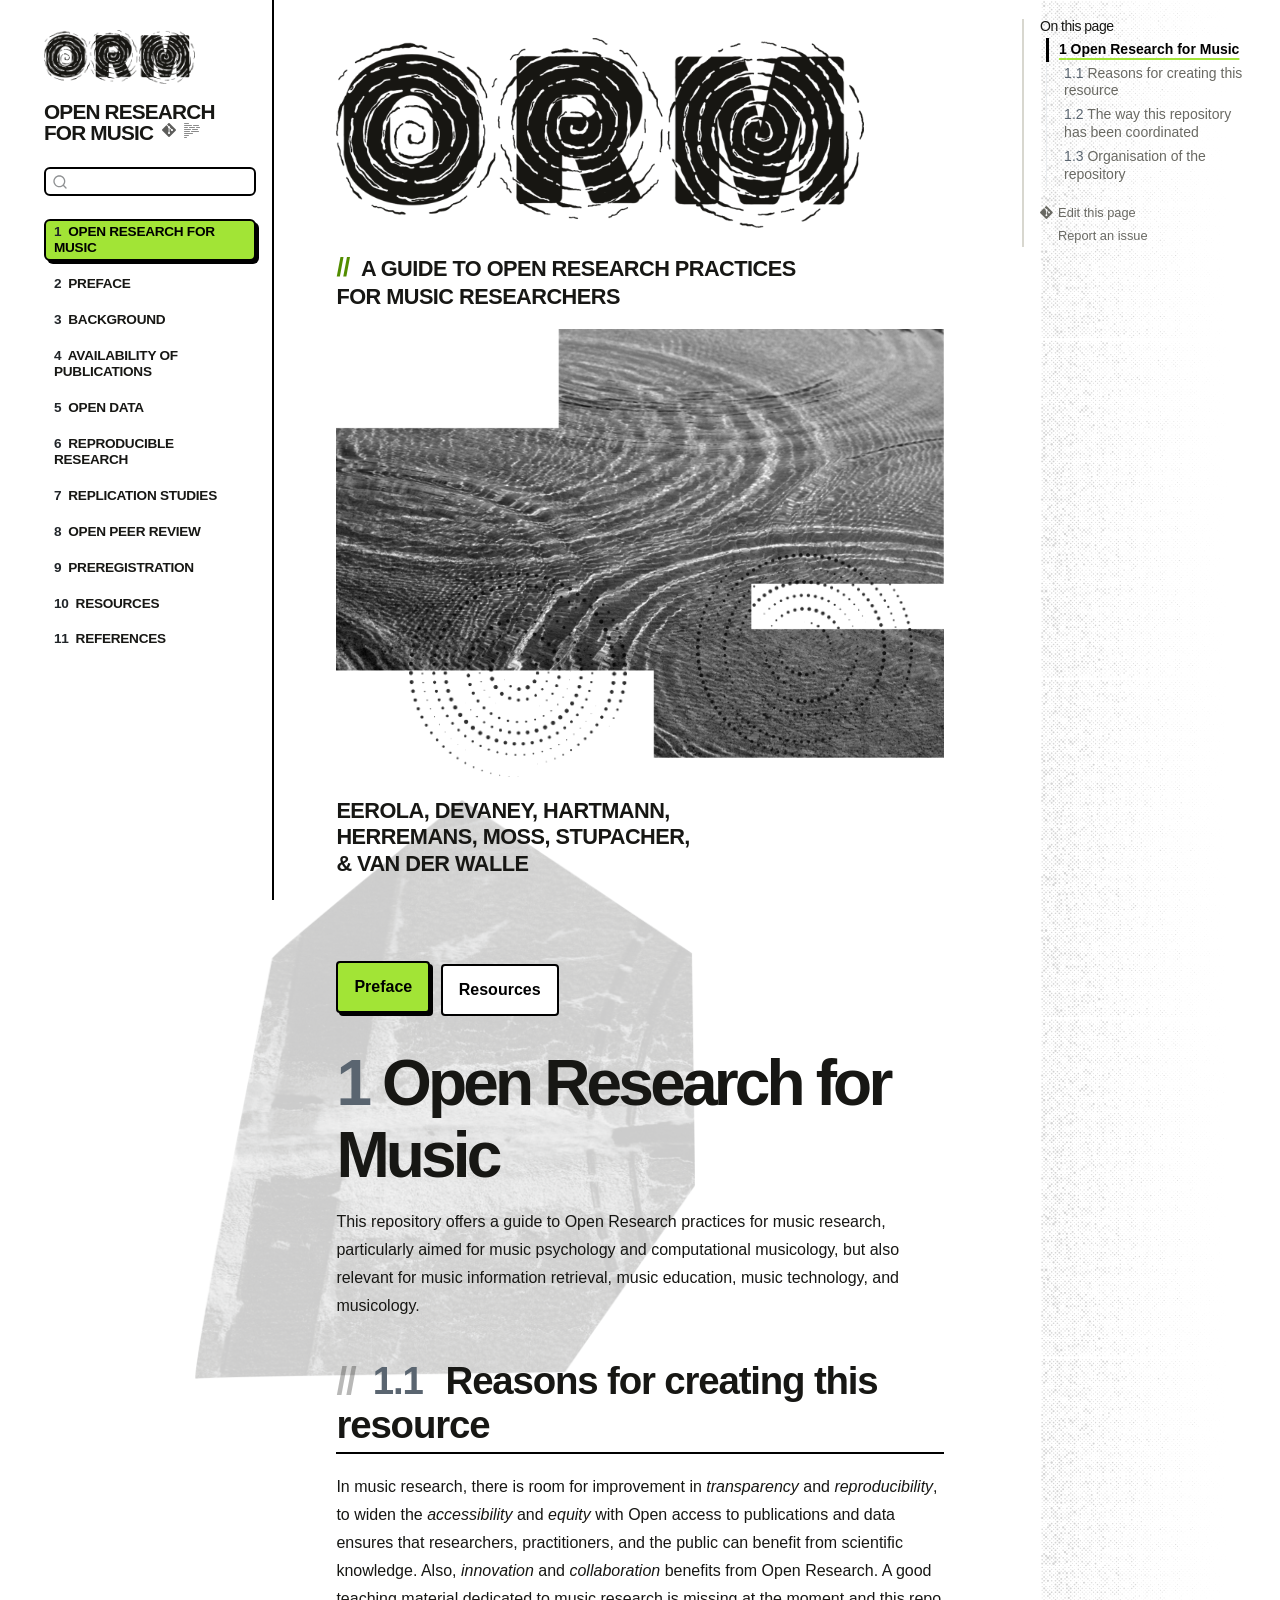
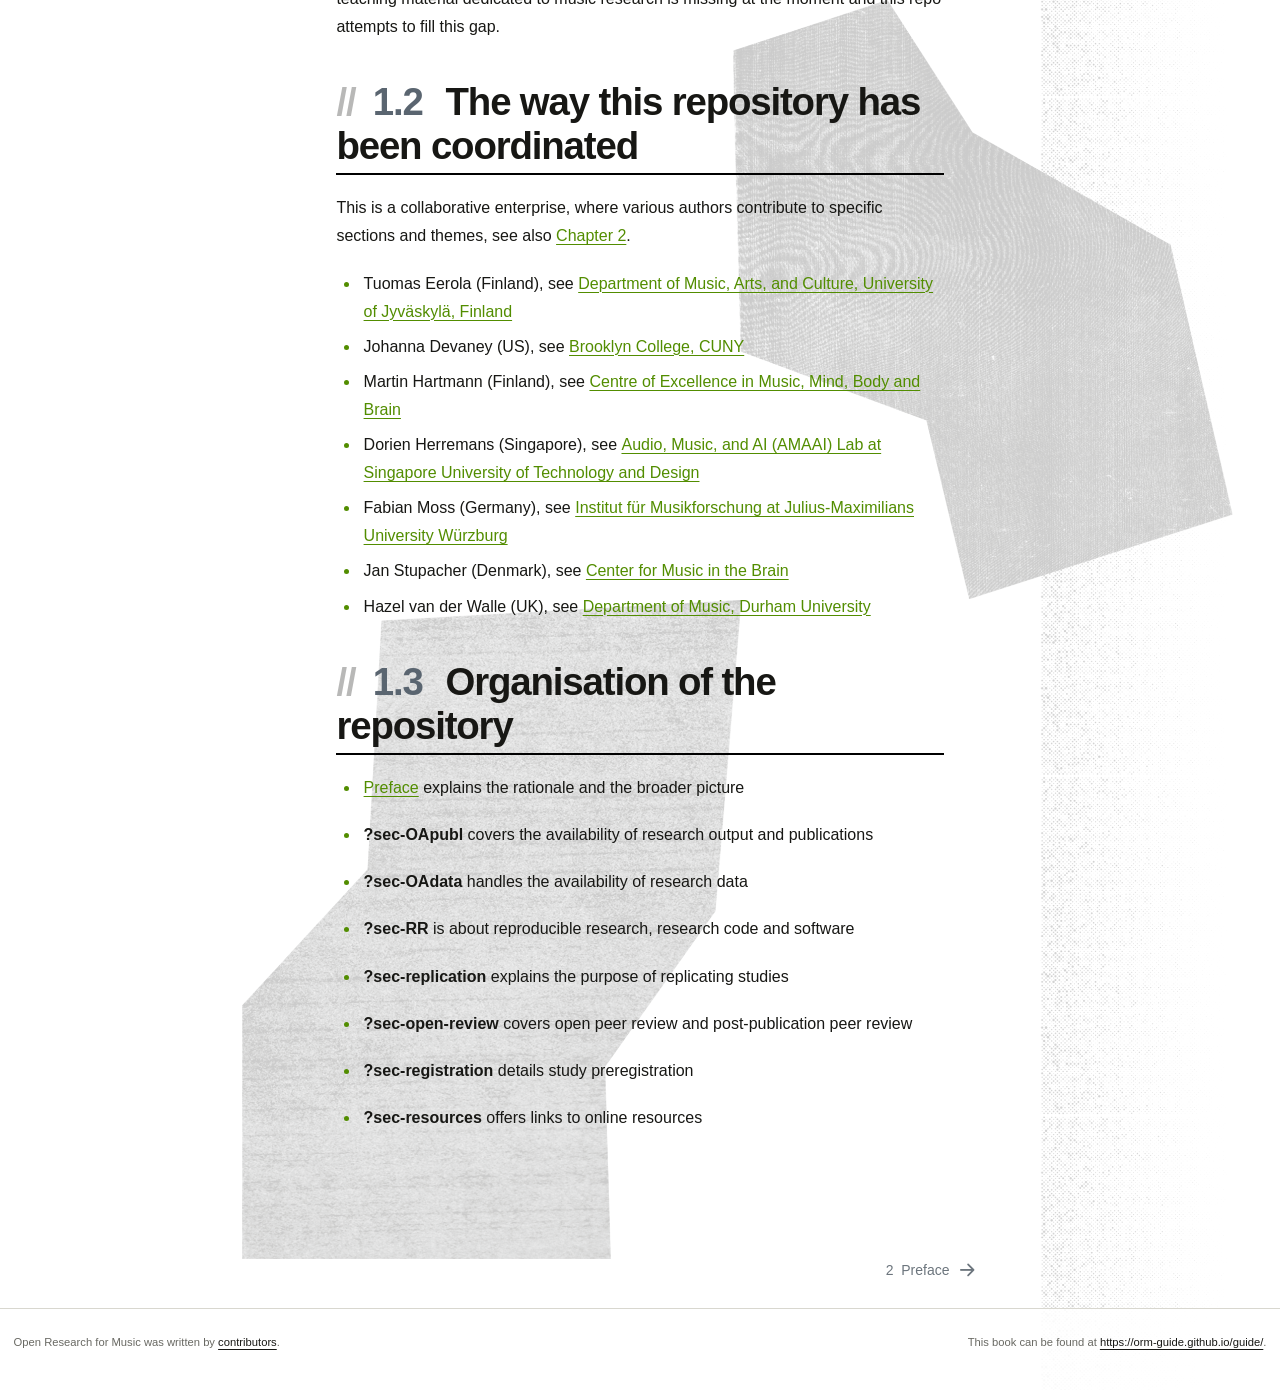
==== commit b5df2d07: "Minor tweaks to links" ====
--- a/docs/index.html
+++ b/docs/index.html
@@ -285,7 +285,7 @@
 </section>
 <section id="the-way-this-repository-has-been-coordinated" class="level2" data-number="1.2">
 <h2 data-number="1.2" class="anchored" data-anchor-id="the-way-this-repository-has-been-coordinated"><span class="header-section-number">1.2</span> The way this repository has been coordinated</h2>
-<p>This is a collaborative enterprise, where various authors contribute to specific sections and themes, see also <span class="quarto-unresolved-ref">?sec-preface</span>.</p>
+<p>This is a collaborative enterprise, where various authors contribute to specific sections and themes, see also <a href="preface.html" class="quarto-xref"><span>Chapter 2</span></a>.</p>
 <ul>
 <li>Tuomas Eerola (Finland), see <a href="https://www.jyu.fi/en/people/tuomas-eerola/">Department of Music, Arts, and Culture, University of Jyväskylä, Finland</a></li>
 <li>Johanna Devaney (US), see <a href="https://www.brooklyn.edu/faculty-staff/johanna-devaney/">Brooklyn College, CUNY</a></li>
@@ -299,7 +299,7 @@
 <section id="organisation-of-the-repository" class="level2" data-number="1.3">
 <h2 data-number="1.3" class="anchored" data-anchor-id="organisation-of-the-repository"><span class="header-section-number">1.3</span> Organisation of the repository</h2>
 <ul>
-<li><p><span class="quarto-unresolved-ref">?sec-background</span> explains the rationale and the broader picture</p></li>
+<li><p><a href="./preface.html">Preface</a> explains the rationale and the broader picture</p></li>
 <li><p><span class="quarto-unresolved-ref">?sec-OApubl</span> covers the availability of research output and publications</p></li>
 <li><p><span class="quarto-unresolved-ref">?sec-OAdata</span> handles the availability of research data</p></li>
 <li><p><span class="quarto-unresolved-ref">?sec-RR</span> is about reproducible research, research code and software</p></li>
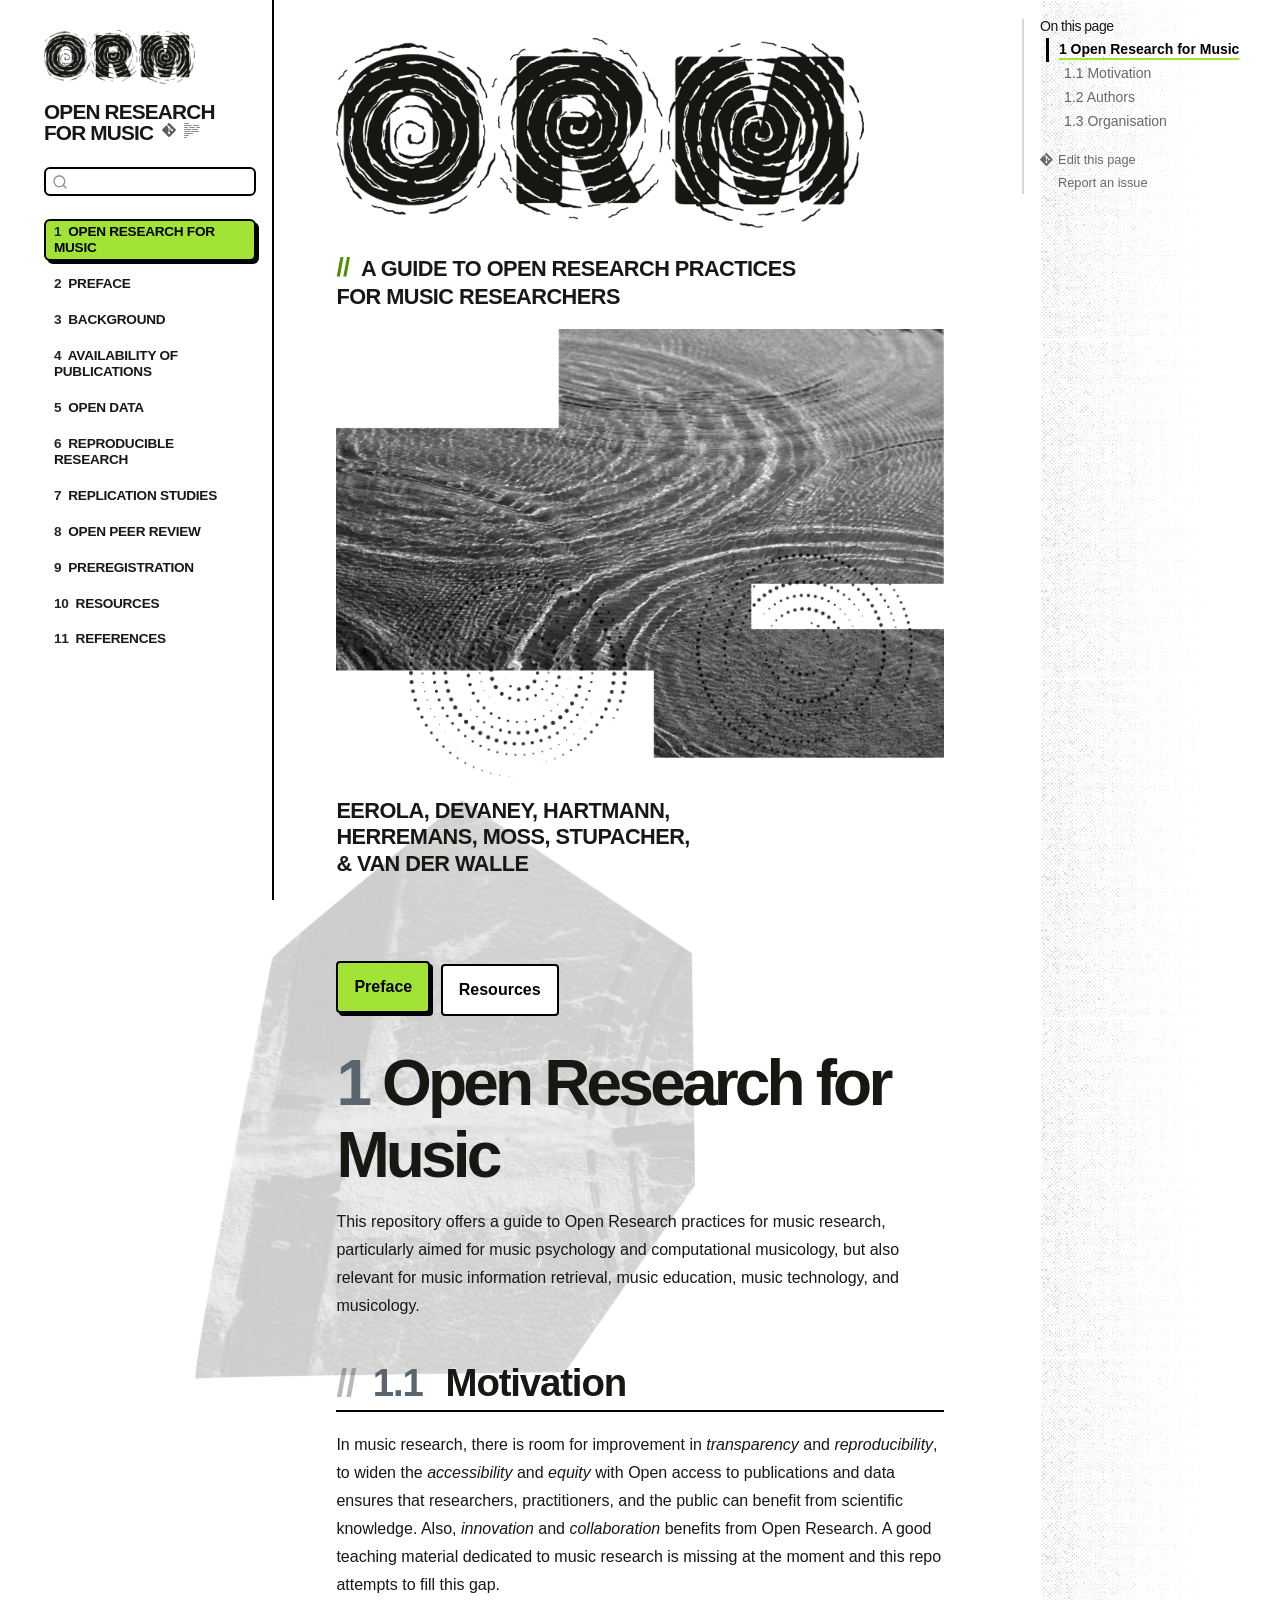
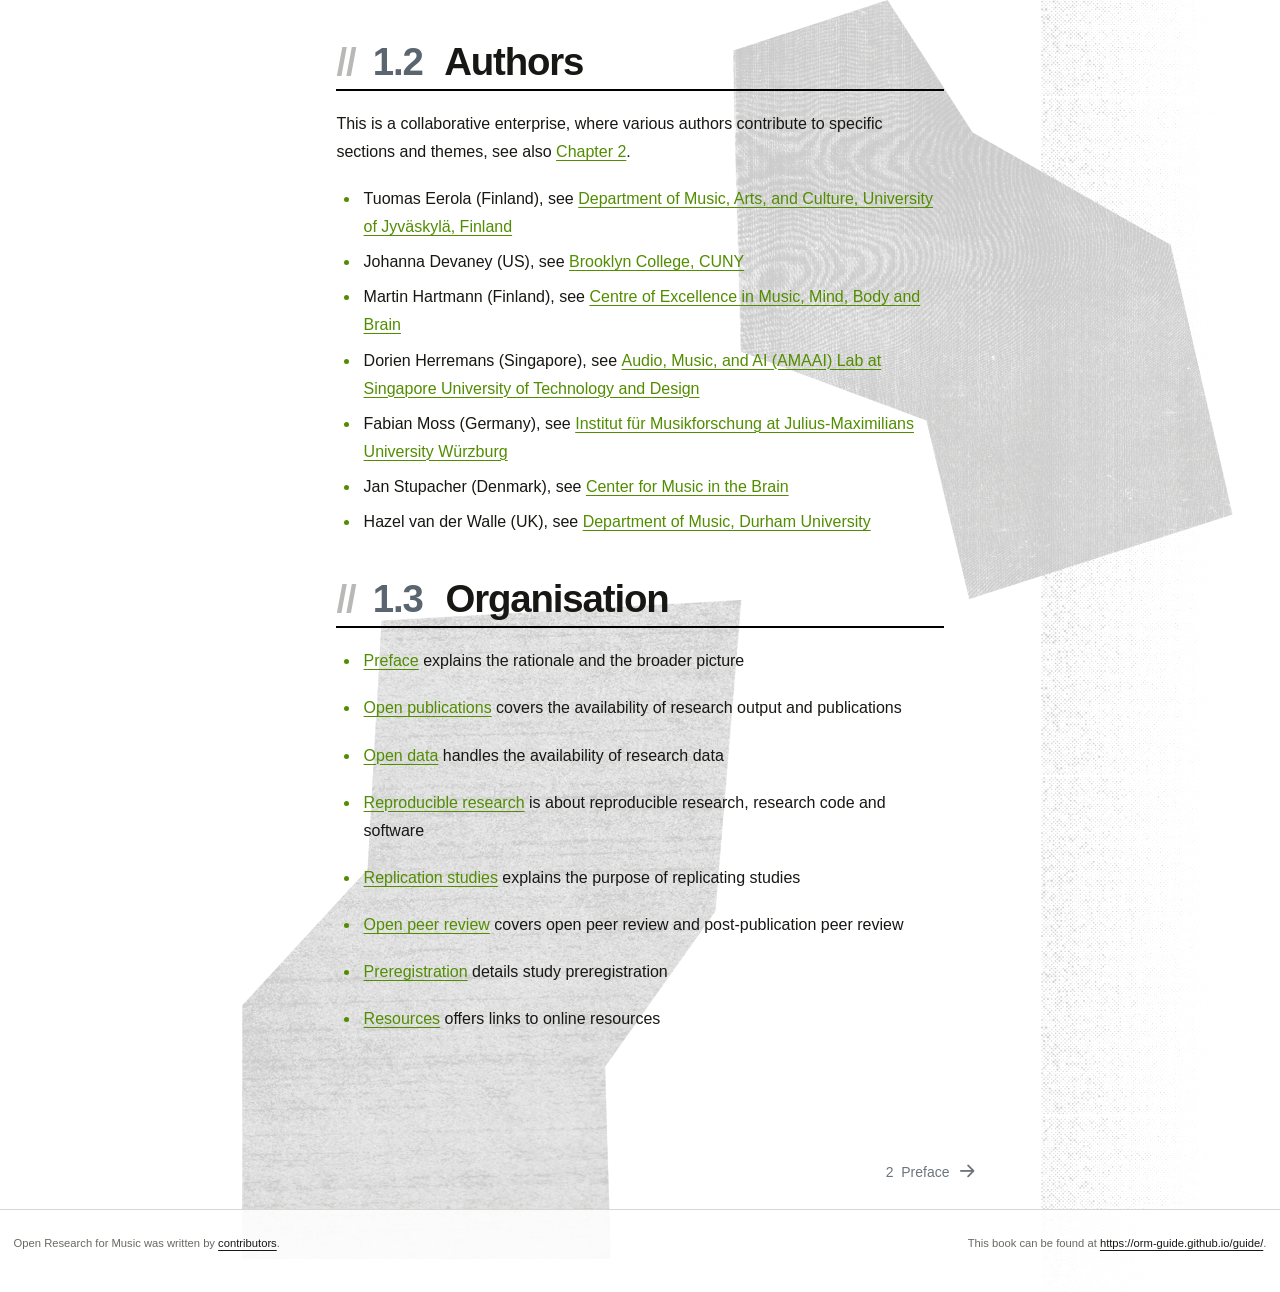
==== commit 65504555: "Minor tweaks to links" ====
--- a/docs/index.html
+++ b/docs/index.html
@@ -212,9 +212,9 @@
   <ul>
   <li><a href="#open-research-for-music" id="toc-open-research-for-music" class="nav-link active" data-scroll-target="#open-research-for-music"><span class="header-section-number">1</span> Open Research for Music</a>
   <ul class="collapse">
-  <li><a href="#reasons-for-creating-this-resource" id="toc-reasons-for-creating-this-resource" class="nav-link" data-scroll-target="#reasons-for-creating-this-resource"><span class="header-section-number">1.1</span> Reasons for creating this resource</a></li>
-  <li><a href="#the-way-this-repository-has-been-coordinated" id="toc-the-way-this-repository-has-been-coordinated" class="nav-link" data-scroll-target="#the-way-this-repository-has-been-coordinated"><span class="header-section-number">1.2</span> The way this repository has been coordinated</a></li>
-  <li><a href="#organisation-of-the-repository" id="toc-organisation-of-the-repository" class="nav-link" data-scroll-target="#organisation-of-the-repository"><span class="header-section-number">1.3</span> Organisation of the repository</a></li>
+  <li><a href="#motivation" id="toc-motivation" class="nav-link" data-scroll-target="#motivation"><span class="header-section-number">1.1</span> Motivation</a></li>
+  <li><a href="#authors" id="toc-authors" class="nav-link" data-scroll-target="#authors"><span class="header-section-number">1.2</span> Authors</a></li>
+  <li><a href="#organisation" id="toc-organisation" class="nav-link" data-scroll-target="#organisation"><span class="header-section-number">1.3</span> Organisation</a></li>
   </ul></li>
   </ul>
 <div class="toc-actions"><ul><li><a href="https://orm-guide.github.io/guide/edit/main/index.qmd" class="toc-action"><i class="bi bi-git"></i>Edit this page</a></li><li><a href="https://orm-guide.github.io/guide/issues/new" class="toc-action"><i class="bi empty"></i>Report an issue</a></li></ul></div></nav>
@@ -279,12 +279,12 @@
 <section id="open-research-for-music" class="level1" data-number="1">
 <h1 data-number="1"><span class="header-section-number">1</span> Open Research for Music</h1>
 <p>This repository offers a guide to Open Research practices for music research, particularly aimed for music psychology and computational musicology, but also relevant for music information retrieval, music education, music technology, and musicology.</p>
-<section id="reasons-for-creating-this-resource" class="level2" data-number="1.1">
-<h2 data-number="1.1" class="anchored" data-anchor-id="reasons-for-creating-this-resource"><span class="header-section-number">1.1</span> Reasons for creating this resource</h2>
+<section id="motivation" class="level2" data-number="1.1">
+<h2 data-number="1.1" class="anchored" data-anchor-id="motivation"><span class="header-section-number">1.1</span> Motivation</h2>
 <p>In music research, there is room for improvement in <em>transparency</em> and <em>reproducibility</em>, to widen the <em>accessibility</em> and <em>equity</em> with Open access to publications and data ensures that researchers, practitioners, and the public can benefit from scientific knowledge. Also, <em>innovation</em> and <em>collaboration</em> benefits from Open Research. A good teaching material dedicated to music research is missing at the moment and this repo attempts to fill this gap.</p>
 </section>
-<section id="the-way-this-repository-has-been-coordinated" class="level2" data-number="1.2">
-<h2 data-number="1.2" class="anchored" data-anchor-id="the-way-this-repository-has-been-coordinated"><span class="header-section-number">1.2</span> The way this repository has been coordinated</h2>
+<section id="authors" class="level2" data-number="1.2">
+<h2 data-number="1.2" class="anchored" data-anchor-id="authors"><span class="header-section-number">1.2</span> Authors</h2>
 <p>This is a collaborative enterprise, where various authors contribute to specific sections and themes, see also <a href="preface.html" class="quarto-xref"><span>Chapter 2</span></a>.</p>
 <ul>
 <li>Tuomas Eerola (Finland), see <a href="https://www.jyu.fi/en/people/tuomas-eerola/">Department of Music, Arts, and Culture, University of Jyväskylä, Finland</a></li>
@@ -296,17 +296,17 @@
 <li>Hazel van der Walle (UK), see <a href="https://www.durham.ac.uk/staff/hazel-a-van-der-walle/">Department of Music, Durham University</a></li>
 </ul>
 </section>
-<section id="organisation-of-the-repository" class="level2" data-number="1.3">
-<h2 data-number="1.3" class="anchored" data-anchor-id="organisation-of-the-repository"><span class="header-section-number">1.3</span> Organisation of the repository</h2>
+<section id="organisation" class="level2" data-number="1.3">
+<h2 data-number="1.3" class="anchored" data-anchor-id="organisation"><span class="header-section-number">1.3</span> Organisation</h2>
 <ul>
 <li><p><a href="./preface.html">Preface</a> explains the rationale and the broader picture</p></li>
-<li><p><span class="quarto-unresolved-ref">?sec-OApubl</span> covers the availability of research output and publications</p></li>
-<li><p><span class="quarto-unresolved-ref">?sec-OAdata</span> handles the availability of research data</p></li>
-<li><p><span class="quarto-unresolved-ref">?sec-RR</span> is about reproducible research, research code and software</p></li>
-<li><p><span class="quarto-unresolved-ref">?sec-replication</span> explains the purpose of replicating studies</p></li>
-<li><p><span class="quarto-unresolved-ref">?sec-open-review</span> covers open peer review and post-publication peer review</p></li>
-<li><p><span class="quarto-unresolved-ref">?sec-registration</span> details study preregistration</p></li>
-<li><p><span class="quarto-unresolved-ref">?sec-resources</span> offers links to online resources</p></li>
+<li><p><a href="./section2.html">Open publications</a> covers the availability of research output and publications</p></li>
+<li><p><a href="./section3.html">Open data</a> handles the availability of research data</p></li>
+<li><p><a href="./section4.html">Reproducible research</a> is about reproducible research, research code and software</p></li>
+<li><p><a href="./section5.html">Replication studies</a> explains the purpose of replicating studies</p></li>
+<li><p><a href="./section6.html">Open peer review</a> covers open peer review and post-publication peer review</p></li>
+<li><p><a href="./section7.html">Preregistration</a> details study preregistration</p></li>
+<li><p><a href="./resources.html">Resources</a> offers links to online resources</p></li>
 </ul>
 
 
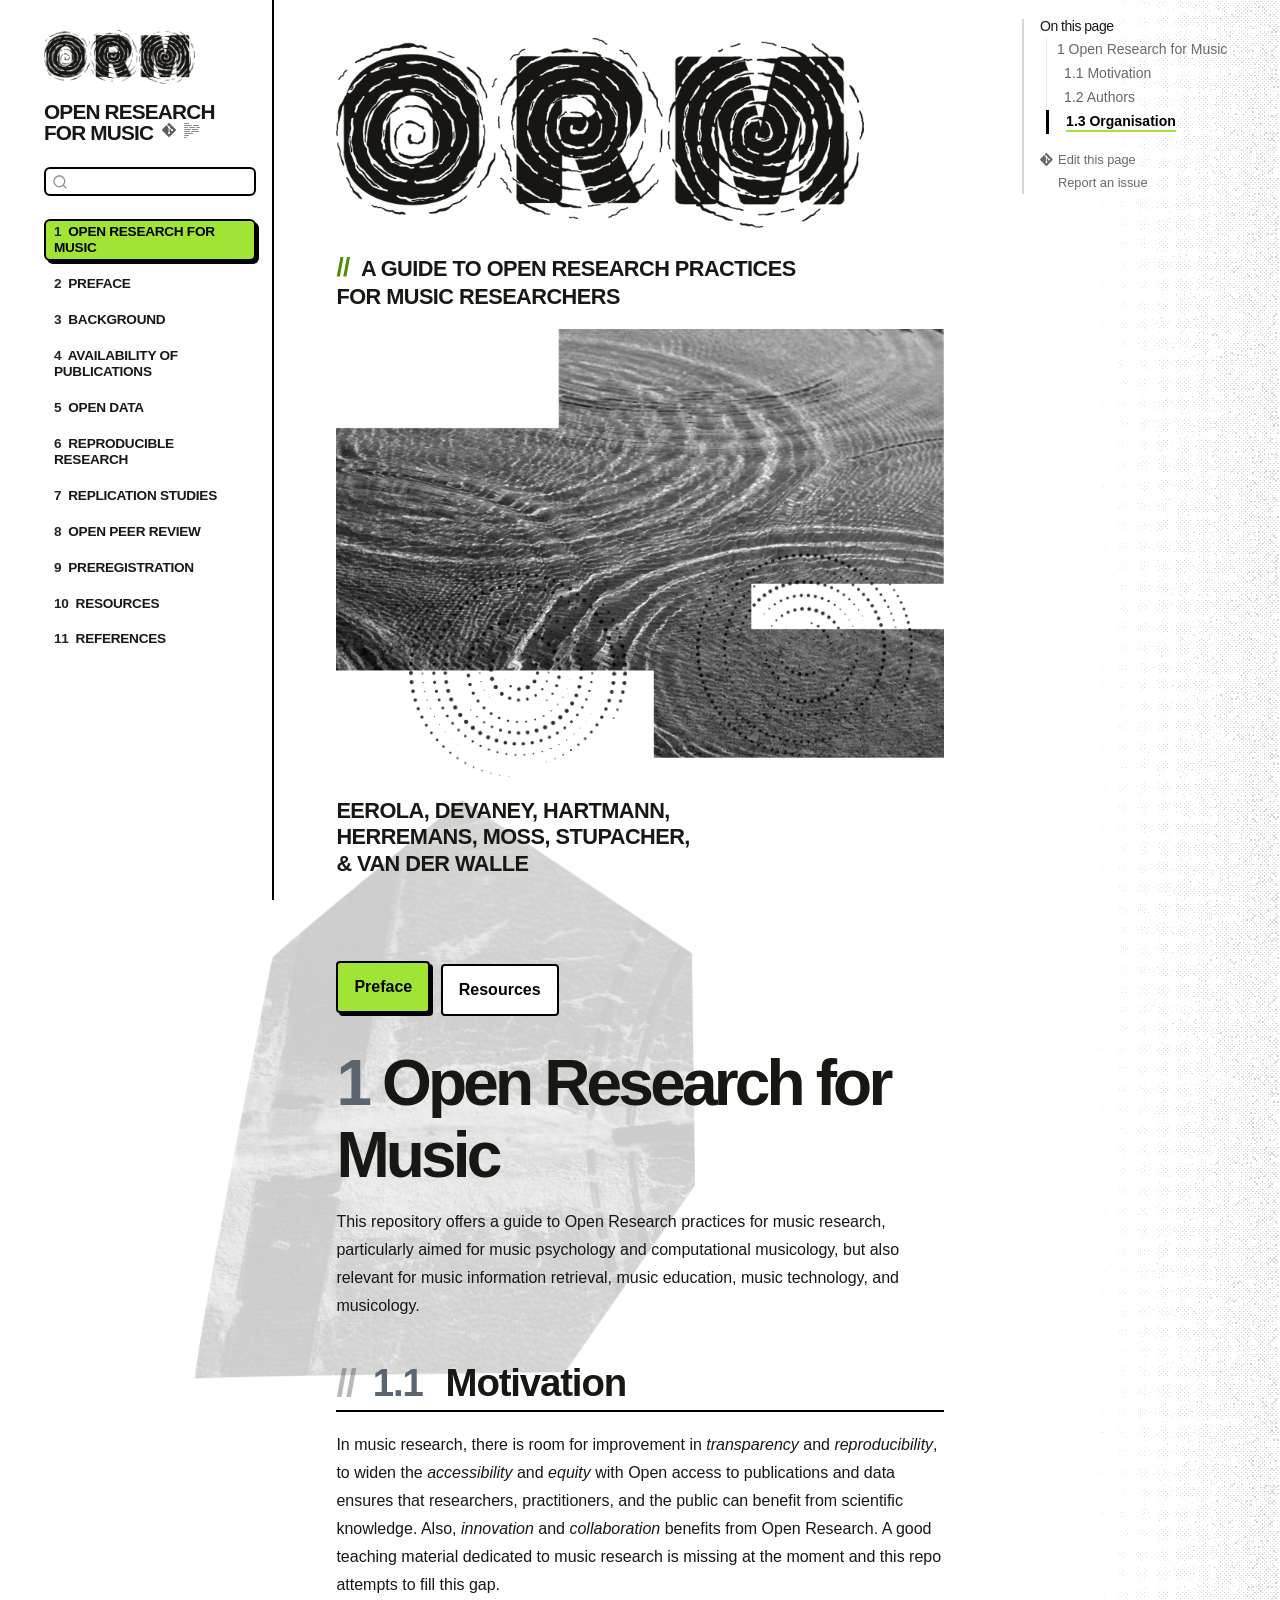
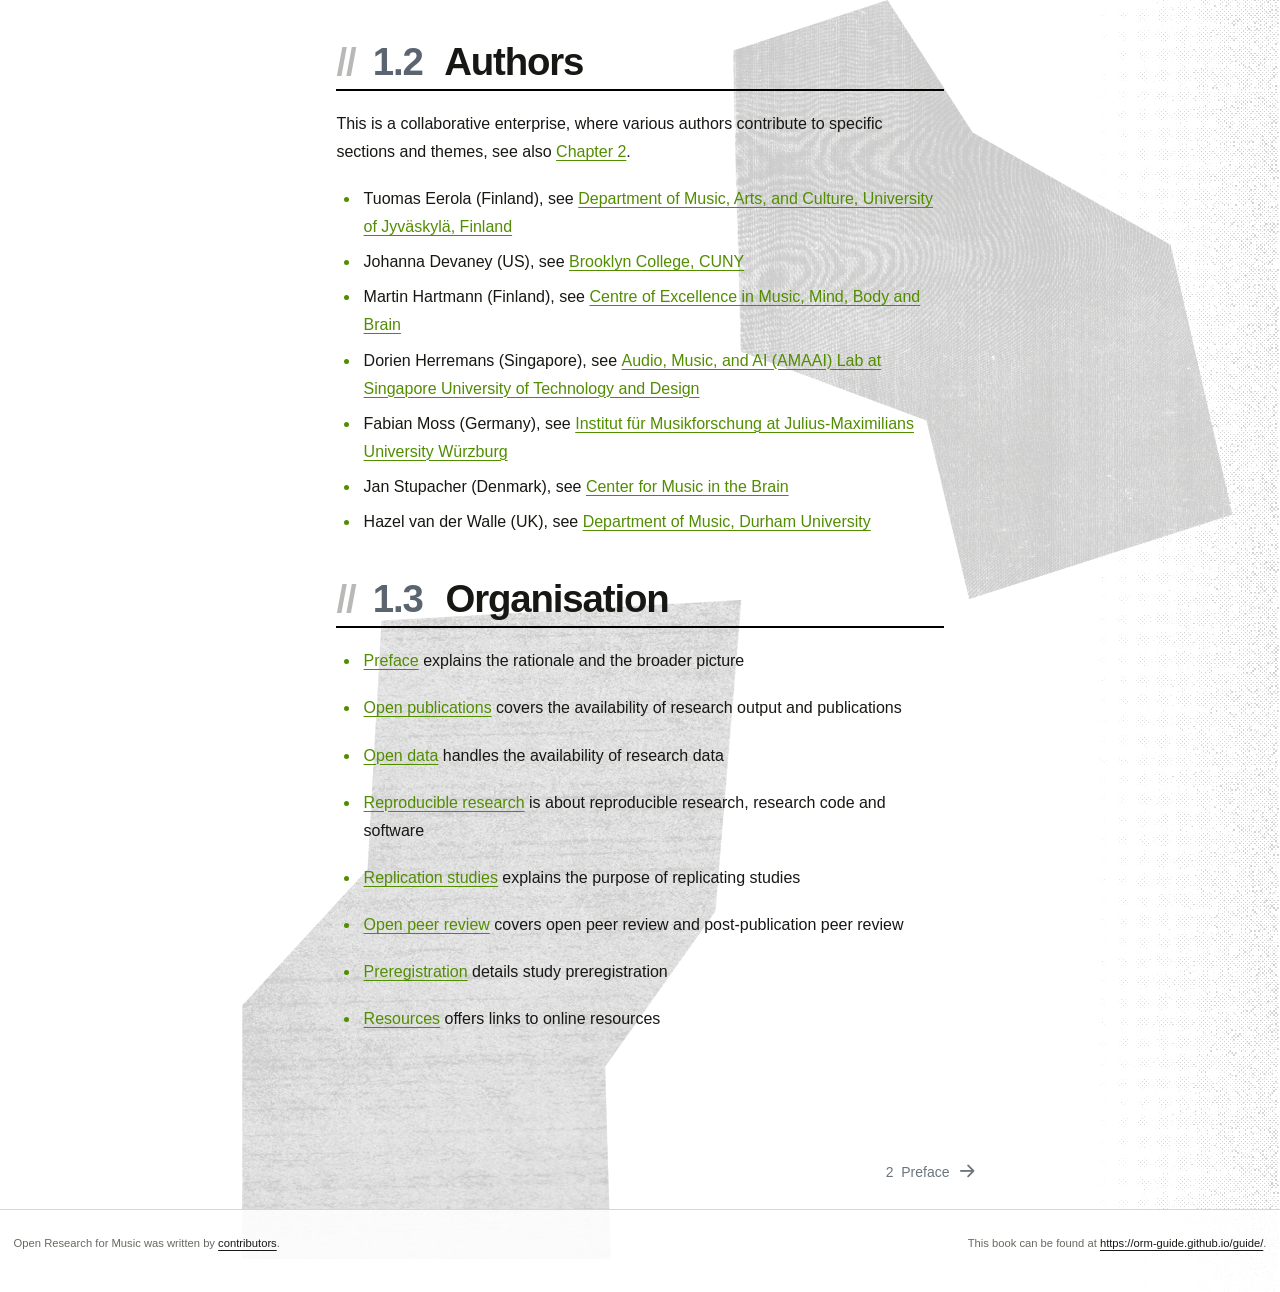
==== commit 9405ebdc: "Made links markdown from quarto style" ====
--- a/docs/index.html
+++ b/docs/index.html
@@ -46,7 +46,7 @@
 <link href="site_libs/quarto-html/quarto-syntax-highlighting-15634bcf2e68342d4ad2dfa704d543f6.css" rel="stylesheet" id="quarto-text-highlighting-styles">
 <script src="site_libs/bootstrap/bootstrap.min.js"></script>
 <link href="site_libs/bootstrap/bootstrap-icons.css" rel="stylesheet">
-<link href="site_libs/bootstrap/bootstrap-b49b22ae179aeeb88d53296b07b91700.min.css" rel="stylesheet" append-hash="true" id="quarto-bootstrap" data-mode="light">
+<link href="site_libs/bootstrap/bootstrap-23ed6edfcd8ea8c64f6a796eb7bf15b6.min.css" rel="stylesheet" append-hash="true" id="quarto-bootstrap" data-mode="light">
 <script id="quarto-search-options" type="application/json">{
   "location": "sidebar",
   "copy-button": false,
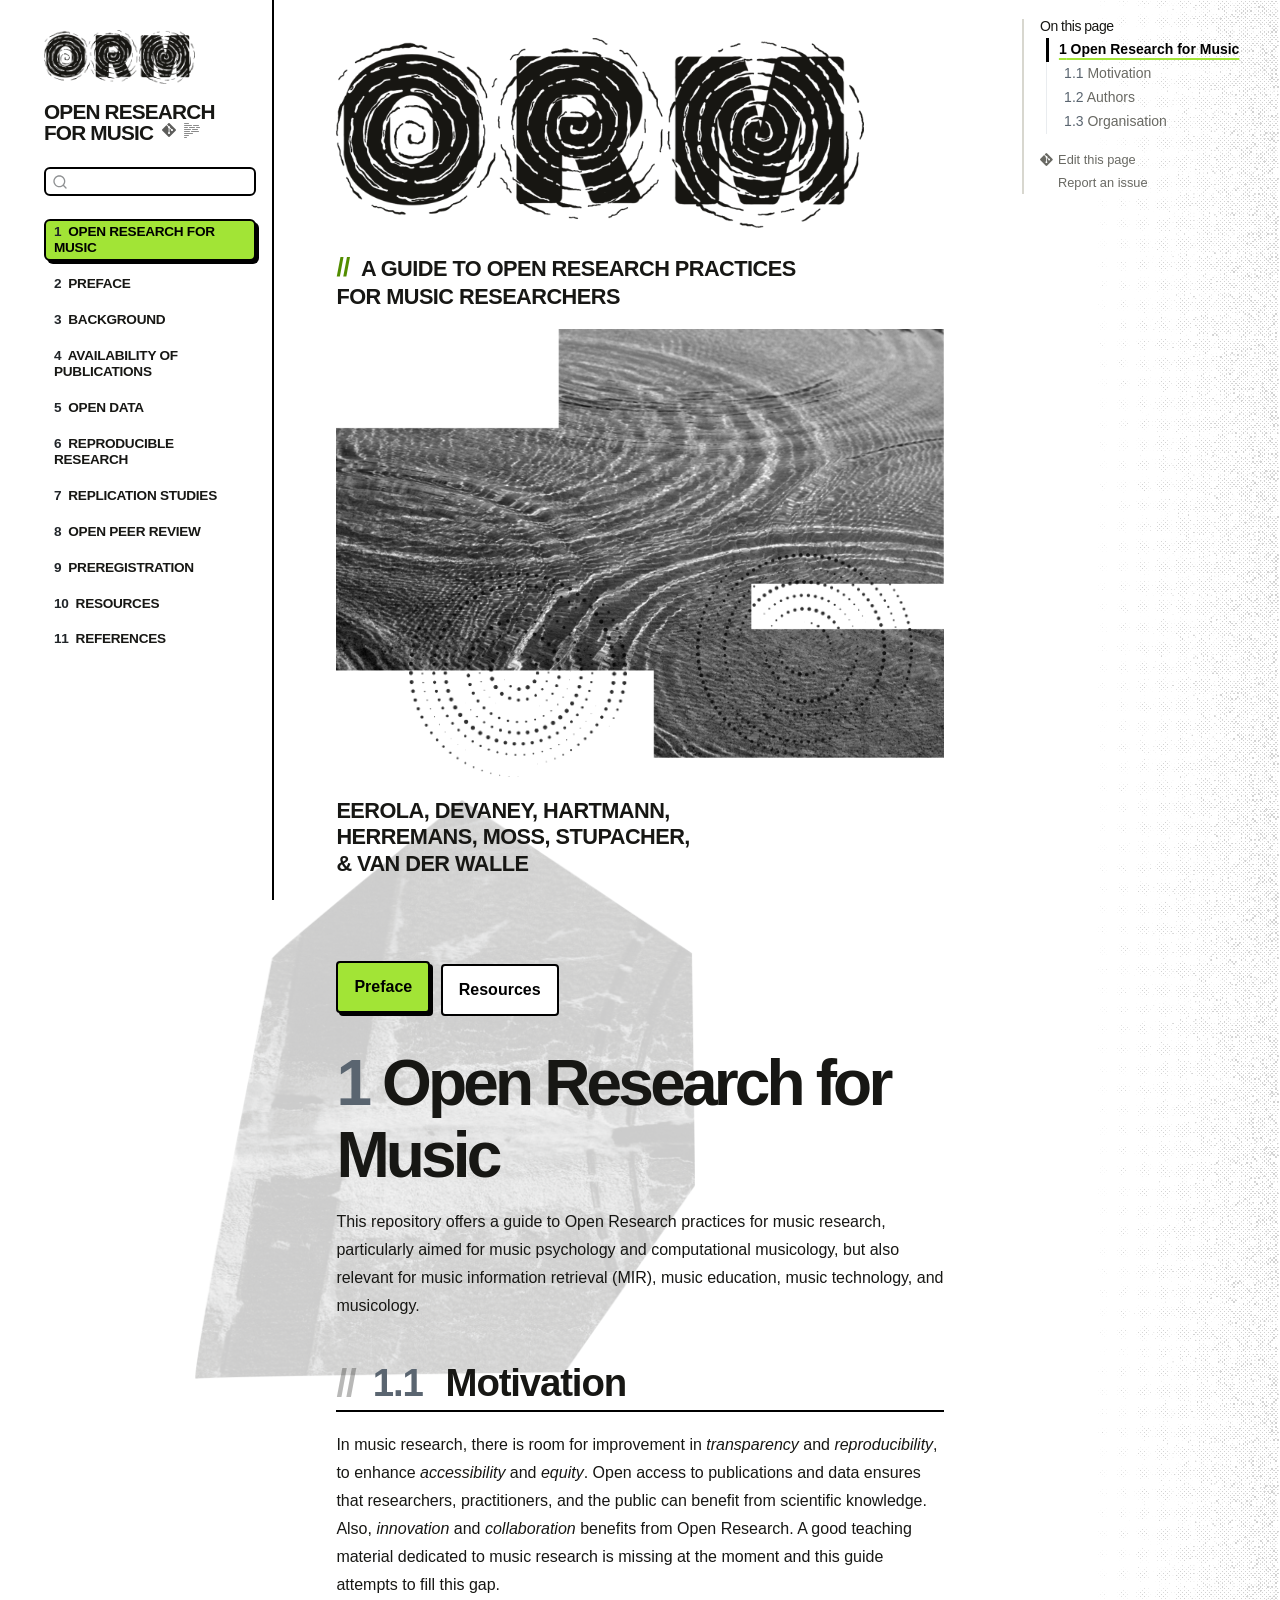
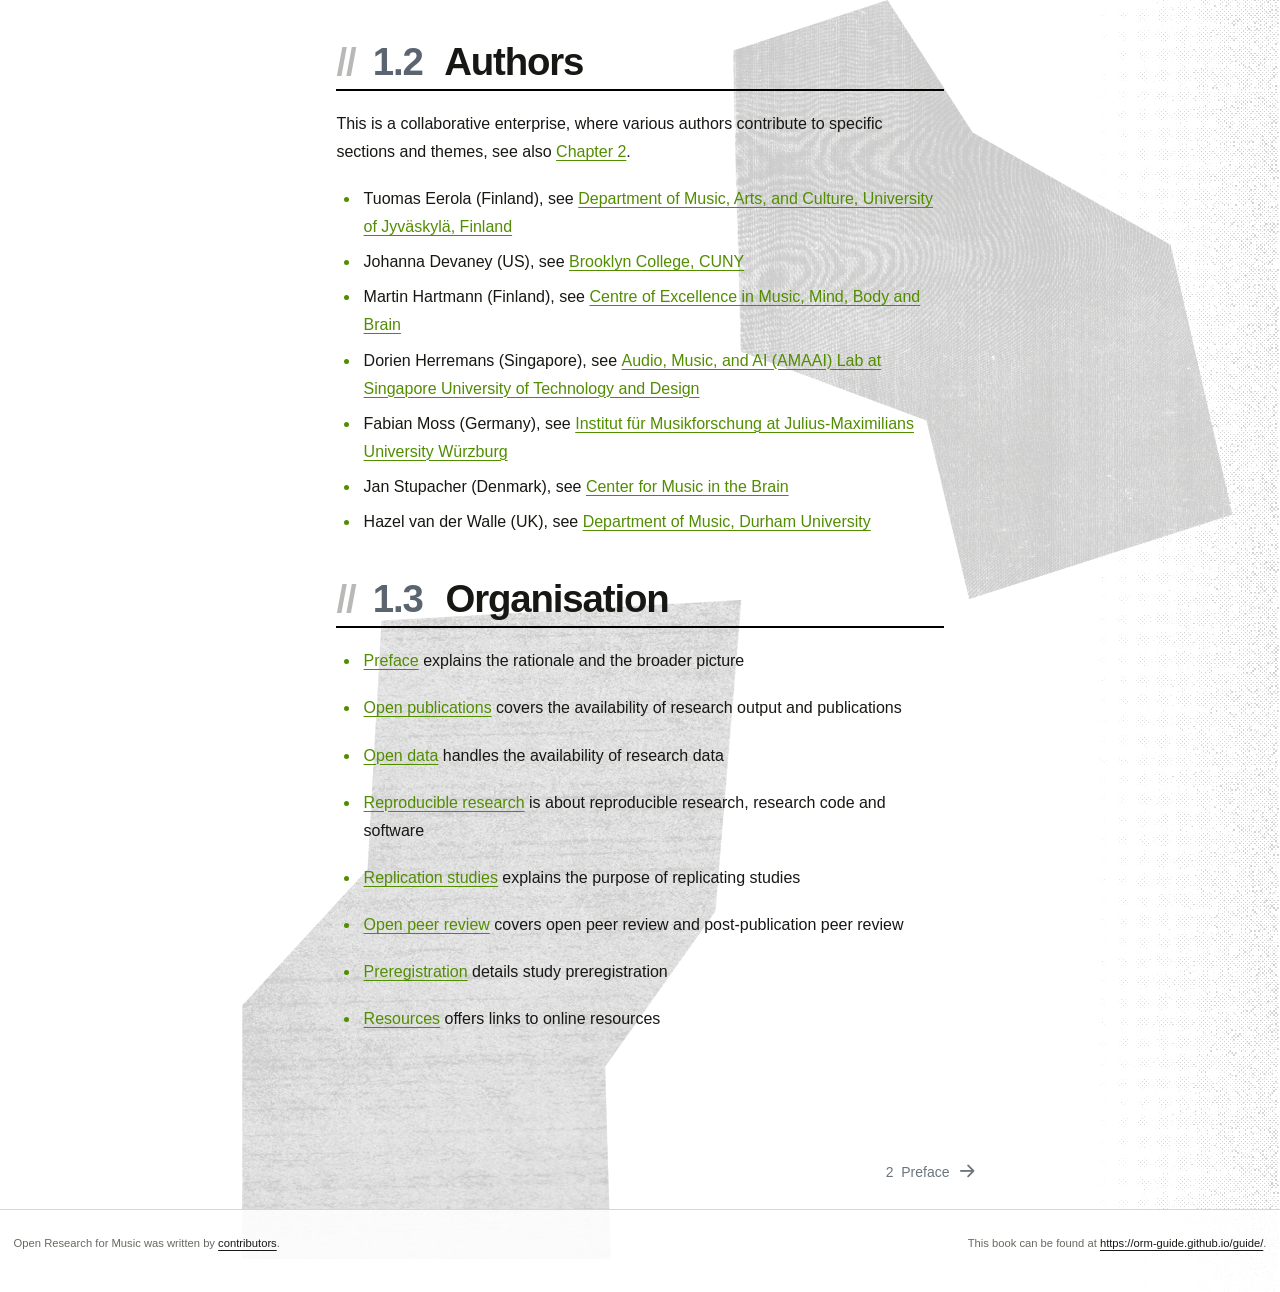
==== commit de5609c3: "Merge b8e79ebd6ef0b9cec5b344f2272ee14d2809b83f into bef80f56bebedd5b956baf2a18a32871d2fdff07" ====
--- a/docs/index.html
+++ b/docs/index.html
@@ -2,7 +2,7 @@
 <html xmlns="http://www.w3.org/1999/xhtml" lang="en" xml:lang="en"><head>
 
 <meta charset="utf-8">
-<meta name="generator" content="quarto-1.9.38">
+<meta name="generator" content="quarto-1.10.18">
 
 <meta name="viewport" content="width=device-width, initial-scale=1.0, user-scalable=yes">
 
@@ -14,10 +14,13 @@
 /* Default styles provided by pandoc.
 ** See https://pandoc.org/MANUAL.html#variables-for-html for config info.
 */
-code{white-space: pre-wrap;}
 span.smallcaps{font-variant: small-caps;}
-div.columns{display: flex; gap: min(4vw, 1.5em);}
-div.column{flex: auto; overflow-x: auto;}
+div.columns{display: flex; gap: 1.5em;}
+div.column{flex: auto;}
+@media screen {
+div.columns{gap: min(4vw, 1.5em);}
+div.column{overflow-x: auto;}
+}
 div.hanging-indent{margin-left: 1.5em; text-indent: -1.5em;}
 ul.task-list{list-style: none;}
 ul.task-list li input[type="checkbox"] {
@@ -43,10 +46,10 @@
 <script src="site_libs/quarto-html/tippy.umd.min.js"></script>
 <script src="site_libs/quarto-html/anchor.min.js"></script>
 <link href="site_libs/quarto-html/tippy.css" rel="stylesheet">
-<link href="site_libs/quarto-html/quarto-syntax-highlighting-15634bcf2e68342d4ad2dfa704d543f6.css" rel="stylesheet" id="quarto-text-highlighting-styles">
+<link href="site_libs/quarto-html/quarto-syntax-highlighting-64a204ab8560d761af7679ceaba22944.css" rel="stylesheet" id="quarto-text-highlighting-styles">
 <script src="site_libs/bootstrap/bootstrap.min.js"></script>
 <link href="site_libs/bootstrap/bootstrap-icons.css" rel="stylesheet">
-<link href="site_libs/bootstrap/bootstrap-23ed6edfcd8ea8c64f6a796eb7bf15b6.min.css" rel="stylesheet" append-hash="true" id="quarto-bootstrap" data-mode="light">
+<link href="site_libs/bootstrap/bootstrap-1d6a821679d0f0517f891505f12ca3c2.min.css" rel="stylesheet" append-hash="true" id="quarto-bootstrap" data-mode="light">
 <script id="quarto-search-options" type="application/json">{
   "location": "sidebar",
   "copy-button": false,
@@ -278,10 +281,10 @@
 <p><a href="./preface.html" class="btn btn-primary">Preface</a> <a href="./resources.html" class="btn btn-outline-secondary">Resources</a></p>
 <section id="open-research-for-music" class="level1" data-number="1">
 <h1 data-number="1"><span class="header-section-number">1</span> Open Research for Music</h1>
-<p>This repository offers a guide to Open Research practices for music research, particularly aimed for music psychology and computational musicology, but also relevant for music information retrieval, music education, music technology, and musicology.</p>
+<p>This repository offers a guide to Open Research practices for music research, particularly aimed for music psychology and computational musicology, but also relevant for music information retrieval (MIR), music education, music technology, and musicology.</p>
 <section id="motivation" class="level2" data-number="1.1">
 <h2 data-number="1.1" class="anchored" data-anchor-id="motivation"><span class="header-section-number">1.1</span> Motivation</h2>
-<p>In music research, there is room for improvement in <em>transparency</em> and <em>reproducibility</em>, to widen the <em>accessibility</em> and <em>equity</em> with Open access to publications and data ensures that researchers, practitioners, and the public can benefit from scientific knowledge. Also, <em>innovation</em> and <em>collaboration</em> benefits from Open Research. A good teaching material dedicated to music research is missing at the moment and this repo attempts to fill this gap.</p>
+<p>In music research, there is room for improvement in <em>transparency</em> and <em>reproducibility</em>, to enhance <em>accessibility</em> and <em>equity</em>. Open access to publications and data ensures that researchers, practitioners, and the public can benefit from scientific knowledge. Also, <em>innovation</em> and <em>collaboration</em> benefits from Open Research. A good teaching material dedicated to music research is missing at the moment and this guide attempts to fill this gap.</p>
 </section>
 <section id="authors" class="level2" data-number="1.2">
 <h2 data-number="1.2" class="anchored" data-anchor-id="authors"><span class="header-section-number">1.2</span> Authors</h2>
--- a/docs/site_libs/quarto-html/quarto-syntax-highlighting-64a204ab8560d761af7679ceaba22944.css
+++ b/docs/site_libs/quarto-html/quarto-syntax-highlighting-64a204ab8560d761af7679ceaba22944.css
@@ -0,0 +1,236 @@
+/* quarto syntax highlight colors */
+:root {
+  --quarto-hl-ot-color: #003B4F;
+  --quarto-hl-at-color: #657422;
+  --quarto-hl-ss-color: #20794D;
+  --quarto-hl-an-color: #5E5E5E;
+  --quarto-hl-fu-color: #4758AB;
+  --quarto-hl-st-color: #20794D;
+  --quarto-hl-cf-color: #003B4F;
+  --quarto-hl-op-color: #5E5E5E;
+  --quarto-hl-er-color: #AD0000;
+  --quarto-hl-bn-color: #AD0000;
+  --quarto-hl-al-color: #AD0000;
+  --quarto-hl-va-color: #111111;
+  --quarto-hl-bu-color: inherit;
+  --quarto-hl-ex-color: inherit;
+  --quarto-hl-pp-color: #AD0000;
+  --quarto-hl-in-color: #5E5E5E;
+  --quarto-hl-vs-color: #20794D;
+  --quarto-hl-wa-color: #5E5E5E;
+  --quarto-hl-do-color: #5E5E5E;
+  --quarto-hl-im-color: #00769E;
+  --quarto-hl-ch-color: #20794D;
+  --quarto-hl-dt-color: #AD0000;
+  --quarto-hl-fl-color: #AD0000;
+  --quarto-hl-co-color: #5E5E5E;
+  --quarto-hl-cv-color: #5E5E5E;
+  --quarto-hl-cn-color: #8f5902;
+  --quarto-hl-sc-color: #5E5E5E;
+  --quarto-hl-dv-color: #AD0000;
+  --quarto-hl-kw-color: #003B4F;
+}
+
+/* other quarto variables */
+:root {
+  --quarto-font-monospace: SFMono-Regular, Menlo, Monaco, Consolas, "Liberation Mono", "Courier New", monospace;
+}
+
+/* syntax highlight based on Pandoc's rules */
+pre > code.sourceCode > span {
+  color: #003B4F;
+}
+
+code.sourceCode > span {
+  color: #003B4F;
+}
+
+div.sourceCode,
+div.sourceCode pre.sourceCode {
+  color: #003B4F;
+}
+
+/* Normal */
+code span {
+  color: #003B4F;
+}
+
+/* Alert */
+code span.al {
+  color: #AD0000;
+  font-style: inherit;
+}
+
+/* Annotation */
+code span.an {
+  color: #5E5E5E;
+  font-style: inherit;
+}
+
+/* Attribute */
+code span.at {
+  color: #657422;
+  font-style: inherit;
+}
+
+/* BaseN */
+code span.bn {
+  color: #AD0000;
+  font-style: inherit;
+}
+
+/* BuiltIn */
+code span.bu {
+  font-style: inherit;
+}
+
+/* ControlFlow */
+code span.cf {
+  color: #003B4F;
+  font-weight: bold;
+  font-style: inherit;
+}
+
+/* Char */
+code span.ch {
+  color: #20794D;
+  font-style: inherit;
+}
+
+/* Constant */
+code span.cn {
+  color: #8f5902;
+  font-style: inherit;
+}
+
+/* Comment */
+code span.co {
+  color: #5E5E5E;
+  font-style: inherit;
+}
+
+/* CommentVar */
+code span.cv {
+  color: #5E5E5E;
+  font-style: italic;
+}
+
+/* Documentation */
+code span.do {
+  color: #5E5E5E;
+  font-style: italic;
+}
+
+/* DataType */
+code span.dt {
+  color: #AD0000;
+  font-style: inherit;
+}
+
+/* DecVal */
+code span.dv {
+  color: #AD0000;
+  font-style: inherit;
+}
+
+/* Error */
+code span.er {
+  color: #AD0000;
+  font-style: inherit;
+}
+
+/* Extension */
+code span.ex {
+  font-style: inherit;
+}
+
+/* Float */
+code span.fl {
+  color: #AD0000;
+  font-style: inherit;
+}
+
+/* Function */
+code span.fu {
+  color: #4758AB;
+  font-style: inherit;
+}
+
+/* Import */
+code span.im {
+  color: #00769E;
+  font-style: inherit;
+}
+
+/* Information */
+code span.in {
+  color: #5E5E5E;
+  font-style: inherit;
+}
+
+/* Keyword */
+code span.kw {
+  color: #003B4F;
+  font-weight: bold;
+  font-style: inherit;
+}
+
+/* Operator */
+code span.op {
+  color: #5E5E5E;
+  font-style: inherit;
+}
+
+/* Other */
+code span.ot {
+  color: #003B4F;
+  font-style: inherit;
+}
+
+/* Preprocessor */
+code span.pp {
+  color: #AD0000;
+  font-style: inherit;
+}
+
+/* SpecialChar */
+code span.sc {
+  color: #5E5E5E;
+  font-style: inherit;
+}
+
+/* SpecialString */
+code span.ss {
+  color: #20794D;
+  font-style: inherit;
+}
+
+/* String */
+code span.st {
+  color: #20794D;
+  font-style: inherit;
+}
+
+/* Variable */
+code span.va {
+  color: #111111;
+  font-style: inherit;
+}
+
+/* VerbatimString */
+code span.vs {
+  color: #20794D;
+  font-style: inherit;
+}
+
+/* Warning */
+code span.wa {
+  color: #5E5E5E;
+  font-style: italic;
+}
+
+.prevent-inlining {
+  content: "</";
+}
+
+/*# sourceMappingURL=9d8d5bb603a83b8298b89080a598c93b.css.map */
